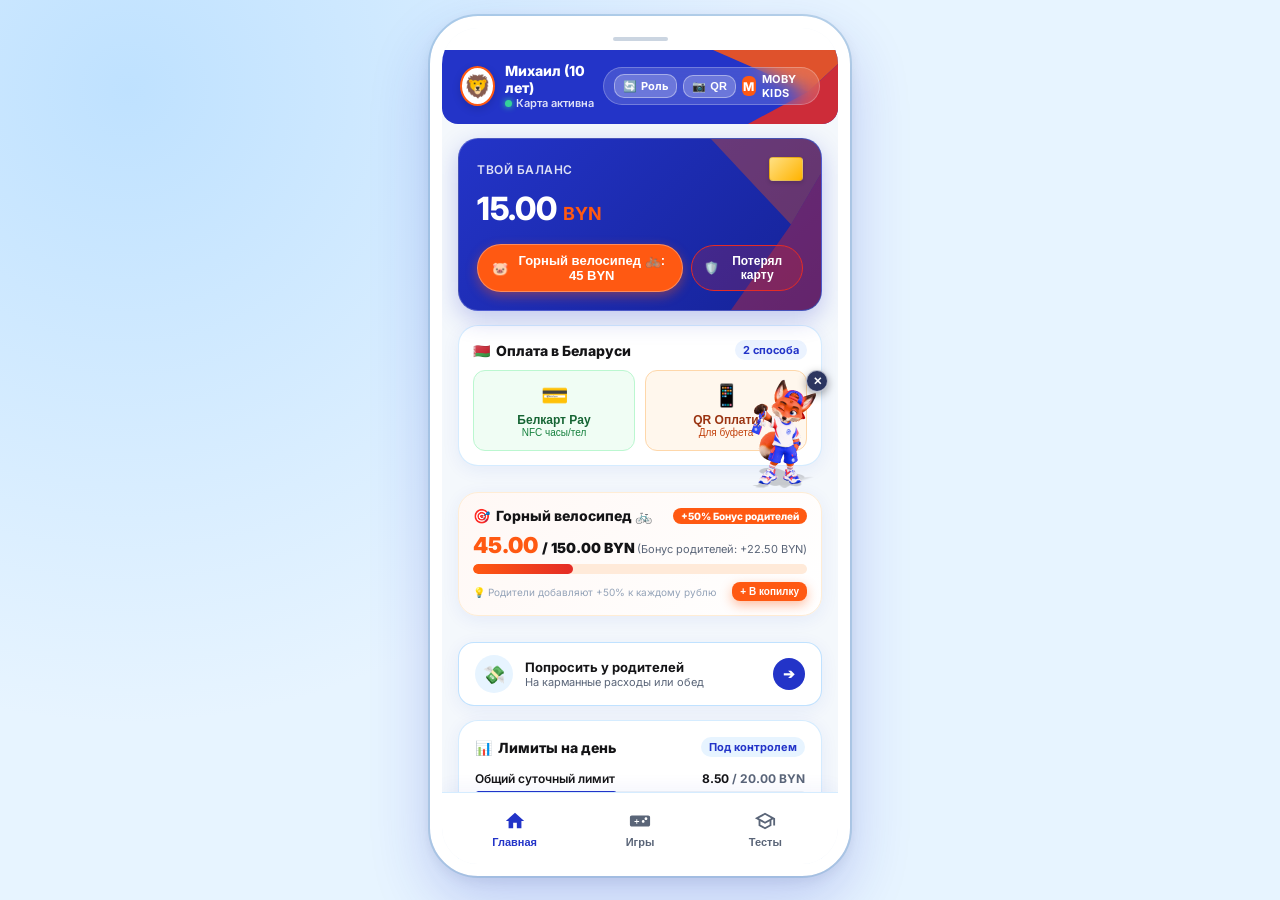
==== kids.html @ 66933f0c "feat: clean production build for GitHub Pages" ====
<!DOCTYPE html>
<html lang="ru">
<head>
  <meta charset="UTF-8">
  <meta name="viewport" content="width=device-width, initial-scale=1.0, maximum-scale=1.0, user-scalable=no">
  <title>MTBank Moby Kids — Мобильный детский банкинг</title>
  <link rel="preconnect" href="https://fonts.googleapis.com">
  <link rel="preconnect" href="https://fonts.gstatic.com" crossorigin>
  <link href="https://fonts.googleapis.com/css2?family=Inter:wght@400;500;600;700;800&display=swap" rel="stylesheet">
  <link rel="stylesheet" href="./kids.css">
  <script src="./moby_storage.js"></script>
  <script type="module" src="./model-viewer.min.js"></script>
</head>
<body>

  <!-- Смартфон-оболочка (Mockup Frame) -->
  
  <div class="mobile-app-container">
    <!-- Вырез спикера -->
    <div class="phone-notch">
      <div class="speaker-pill"></div>
    </div>

    <!-- 1. Фирменная шапка МТБанк (MT Blue #2334C8 + Лучи бренда) -->
    <header class="app-header">
      <svg class="brand-rays-svg" viewBox="0 0 180 80" preserveAspectRatio="none">
        <polygon points="40,0 180,0 135,45" class="ray-upper"/>
        <polygon points="135,45 180,0 180,80 75,80" class="ray-lower"/>
      </svg>

      <div class="header-row">
        <div class="header-user-info">
          <div class="child-avatar-wrap">👦</div>
          <div class="user-titles">
            <span class="user-name-badge">Михаил (10 лет)</span>
            <span class="card-status-pill">
              <span class="card-status-dot" id="header-card-dot"></span>
              <span id="header-card-status">Карта активна</span>
            </span>
          </div>
        </div>

        <div class="mtb-mini-logo" style="display:flex; align-items:center; gap:6px;">
          <a href="./index.html" class="header-action-btn" title="Сменить роль или выйти в портал" style="background:rgba(255,255,255,0.22); border:1px solid rgba(255,255,255,0.4); border-radius:10px; color:white; padding:4px 8px; font-size:11px; font-weight:700; cursor:pointer; display:flex; align-items:center; gap:4px; text-decoration:none;">
            <span>🔄</span> <span>Роль</span>
          </a>
          <button type="button" id="btn-child-magic-qr" class="header-action-btn" title="Сканировать Magic QR родителя" onclick="openMagicQrScannerModal()" style="background:rgba(255,255,255,0.22); border:1px solid rgba(255,255,255,0.4); border-radius:10px; color:white; padding:4px 8px; font-size:11px; font-weight:700; cursor:pointer; display:flex; align-items:center; gap:4px;">
            <span>📷</span> <span>QR</span>
          </button>
          <div class="mtb-logo-symbol">M</div>
          <span class="mtb-logo-text">Moby Kids</span>
        </div>
      </div>
    </header>

    <!-- 2. Скроллируемая область контента -->
    <main class="app-scroll-content">
      
      <!-- ВКЛАДКА 1: ГЛАВНАЯ (АКТИВНА ПО УМОЛЧАНИЮ) -->
      <section class="tab-pane active" id="pane-home">
        
        <!-- А. Hero-карточка счета ребенка -->
        <div class="card-hero">
          <svg class="card-hero-rays" viewBox="0 0 170 100" preserveAspectRatio="none">
            <polygon points="40,0 170,0 120,50" fill="#FF5912" opacity="0.4"/>
            <polygon points="120,50 170,0 170,100 60,100" fill="#E42C26" opacity="0.45"/>
          </svg>

          <div class="card-hero-header">
            <span class="card-hero-label">Твой баланс</span>
            <div class="card-hero-chip"></div>
          </div>

          <div class="card-hero-balance-wrap">
            <div class="card-hero-amount">
              <span class="balance-val" id="current-balance-text">25.50</span>
              <span class="card-hero-currency">BYN</span>
            </div>
          </div>

          <div class="card-hero-actions">
            <!-- Кнопка Копилки прямо на карточке счета -->
            <button class="btn-piggy-badge" id="btn-open-piggy">
              <span>🐷</span>
              <span id="card-piggy-preview">Копилка: 68.00 BYN</span>
            </button>

            <!-- Кнопка экстренной блокировки «Потерял карту» (#E42C26) -->
            <button class="btn-lost-card" id="btn-lost-card">
              <span>🛡️</span>
              <span>Потерял карту</span>
            </button>
          </div>
        </div>

        <!-- ТРОЙНОЙ ПЛАТЕЖНЫЙ РЕЛЬС В БЕЛАРУСИ -->
        <div class="card-section" style="margin-bottom: 12px; padding: 14px;">
          <div class="section-header-row" style="margin-bottom: 10px;">
            <span class="section-title">
              <span>🇧🇾</span> Оплата в Беларуси
            </span>
            <span class="section-badge-info" style="background:#EBF3FF; color:#2334C8;">2 способа</span>
          </div>
          <div style="display:grid; grid-template-columns: 1fr 1fr; gap: 10px;">
            <button type="button" class="btn-rail-action" onclick="alert('🟢 БЕЛКАРТ Pay активен!\nПоднесите смартфон или смарт-часы к любому POS-терминалу РБ.')" style="background:#F0FDF4; border:1px solid #BBF7D0; border-radius:12px; padding:12px 6px; text-align:center; cursor:pointer;">
              <div style="font-size:22px; margin-bottom:4px;">💳</div>
              <div style="font-size:12px; font-weight:800; color:#166534;">Белкарт Pay</div>
              <div style="font-size:10px; color:#15803D;">NFC часы/тел</div>
            </button>
            <button type="button" class="btn-rail-action" onclick="alert('🟠 QR «Оплати» сгенерирован!\nПокажите на кассе школьного буфета для мгновенной оплаты обеда.')" style="background:#FFF7ED; border:1px solid #FED7AA; border-radius:12px; padding:12px 6px; text-align:center; cursor:pointer;">
              <div style="font-size:22px; margin-bottom:4px;">📱</div>
              <div style="font-size:12px; font-weight:800; color:#9A3412;">QR Оплати</div>
              <div style="font-size:10px; color:#C2410C;">Для буфета</div>
            </button>
          </div>
        </div>

        <!-- КОПИЛКА МЕЧТЫ С РОДИТЕЛЬСКИМ СОФИНАНСИРОВАНИЕМ -->
        <div class="card-section" style="margin-bottom: 12px; padding: 14px; background: linear-gradient(135deg, #FFF8F5 0%, #FFFFFF 100%); border: 1px solid #FFEDD5;">
          <div class="section-header-row" style="margin-bottom: 8px;">
            <span class="section-title">
              <span>🎯</span> <span id="home-piggy-name">Копилка: Горный велосипед 🚲</span>
            </span>
            <span id="home-piggy-match-badge" style="font-size:10px; background:#FF5912; color:white; padding:2px 8px; border-radius:10px; font-weight:800;">
              +50% Бонус родителей
            </span>
          </div>
          <div style="display:flex; justify-content:space-between; align-items:baseline; margin-bottom:6px;">
            <div style="font-size:22px; font-weight:900; color:#FF5912;">
              <span id="home-piggy-saved">45.00</span> <span style="font-size:14px; color:#141416;">/ <span id="home-piggy-goal">150.00</span> BYN</span>
            </div>
            <div style="font-size:11px; color:#5A6578;" id="home-piggy-bonus-sub">
              (Бонус родителей: +22.50 BYN)
            </div>
          </div>
          <div class="progress-track" style="height:10px; border-radius:5px; background:#FFEAD9; margin-bottom:8px;">
            <div class="progress-fill" id="home-piggy-fill" style="width: 30%; background:linear-gradient(90deg, #FF5912, #E42C26); height:100%; border-radius:5px;"></div>
          </div>
          <div style="display:flex; justify-content:space-between; align-items:center;">
            <span style="font-size:10px; color:#94A3B8;" id="home-piggy-hint-text">💡 Родители добавляют +50% к каждому рублю</span>
            <button type="button" class="btn-piggy-badge" id="btn-quick-piggy-topup" style="padding:4px 8px; font-size:10px; background:#FF5912; color:white; border:none; border-radius:8px; cursor:pointer; font-weight:700;">
              + В копилку
            </button>
          </div>
        </div>

        <div class="ask-parents-bar" id="btn-open-ask-parents">
          <div class="ask-parents-left">
            <div class="ask-icon-badge">💸</div>
            <div>
              <div class="ask-text-title">Попросить у родителей</div>
              <div class="ask-text-subtitle">На карманные расходы или обед</div>
            </div>
          </div>
          <button class="btn-ask-arrow">➔</button>
        </div>

        <!-- В. Блок лимитов с прогресс-барами -->
        <div class="card-section">
          <div class="section-header-row">
            <span class="section-title">
              <span>📊</span> Лимиты на день
            </span>
            <span class="section-badge-info">Под контролем</span>
          </div>

          <div class="limits-list" id="child-limits-container">
            <!-- 1. Общий суточный -->
            <div class="limit-item">
              <div class="limit-top-row">
                <span class="limit-name">Общий суточный лимит</span>
                <span class="limit-values">
                  <strong id="limit-total-spent">0.00</strong> / <span id="limit-total-max">20.00</span> BYN
                </span>
              </div>
              <div class="progress-track">
                <div class="progress-fill blue" id="limit-total-bar" style="width: 0%;"></div>
              </div>
            </div>
          </div>

          <div class="limits-footer-note">
            <span>🔒</span> Лимиты настраивают родители в своем приложении
          </div>
        </div>

        <!-- Г. Задания от родителей (Chore & Reward) -->
        <div class="card-section">
          <div class="section-header-row">
            <span class="section-title">
              <span>🎯</span> Задания от родителей
            </span>
            <span class="section-badge-info">Награды</span>
          </div>

          <div class="tasks-list" id="tasks-list-container">
            <div style="font-size: 12px; color: #5A6578; text-align: center; padding: 16px; background: rgba(35, 52, 200, 0.04); border-radius: 12px; border: 1px dashed rgba(35, 52, 200, 0.2);">
              Пока нет заданий от родителей. Как только мама или папа добавят задание, оно появится здесь! 🎯
            </div>
          </div>
        </div>

        <!-- Д. История операций -->
        <div class="card-section">
          <div class="section-header-row">
            <span class="section-title">
              <span>🕒</span> История операций
            </span>
            <span class="section-badge-info" id="child-tx-badge">Все траты</span>
          </div>

          <div class="transactions-list" id="child-transactions-container">
            <div style="font-size: 12px; color: #5A6578; text-align: center; padding: 16px; background: rgba(35, 52, 200, 0.04); border-radius: 12px; border: 1px dashed rgba(35, 52, 200, 0.2);">
              Пока нет операций по карте. Первые покупки появятся здесь 💳
            </div>
          </div>
        </div>

        <!-- Е. Тестовая панель имитации покупок (Антифрод скоринг для жюри) -->
        <div class="demo-purchases-card">
          <div class="demo-header-title">🧪 Тестовая демо-панель (Антифрод)</div>
          <div class="demo-buttons-col">
            <!-- Покупка 1: Обычная (2.50 BYN) -->
            <button class="btn-demo-buy" id="btn-buy-icecream">
              <span>🍦 Мороженое в магазине</span>
              <span class="demo-btn-amount">2.50 BYN (Обычная)</span>
            </button>

            <!-- Покупка 2: Подозрительная (40.00 BYN) -->
            <button class="btn-demo-buy suspicious" id="btn-buy-suspicious">
              <span>🎮 Донат / заказ в интернете</span>
              <span class="demo-btn-amount">40.00 BYN (Крупная)</span>
            </button>

            <!-- Кнопка 3: Сброс прогресса в SQLite -->
            <button class="btn-demo-buy" id="btn-demo-reset-all" style="border: 1px dashed #CBD5E1; background: #F8FAFC;">
              <span>🔄 Сбросить состояние (SQLite и кэш)</span>
              <span class="demo-btn-amount" style="color: var(--color-blue);">Чистый старт</span>
            </button>
          </div>
        </div>

      </section>

      <!-- ВКЛАДКА 2: ИГРЫ -->
      <section class="tab-pane" id="pane-games">
        <div class="pane-top-header">
          <button class="btn-back-home font-accent" id="btn-back-from-game">
            <svg viewBox="0 0 24 24"><path d="M20 11H7.83l5.59-5.59L12 4l-8 8 8 8 1.41-1.41L7.83 13H20v-2z"/></svg>
            <span>На главную</span>
          </button>
          <span class="pane-header-title font-accent">Ловец бонусов</span>
          <span class="pane-badge-bonus-limit" id="game-daily-limit-badge" style="font-size:11px; font-weight:800; background:rgba(255,89,18,0.12); color:#FF5912; border:1px solid rgba(255,89,18,0.3); padding:3px 7px; border-radius:12px; white-space:nowrap;">🎁 0/3 в день</span>
          <span class="pane-badge-live">LIVE 🎮</span>
        </div>

        <div class="game-viewport-card">
          <div class="canvas-container">
            <canvas id="game-canvas" width="400" height="550"></canvas>

            <!-- Модальное окно Game Over -->
            <div class="game-modal-overlay" id="game-over-modal">
              <div class="game-modal-card">
                <div class="modal-icon-header">
                  <svg viewBox="0 0 24 24"><path d="M19 5H17V3H7V5H5C3.9 5 3 5.9 3 7V9C3 11.2 4.8 13 7 13.1C7.8 14.8 9.3 16.1 11 16.7V19H8V21H16V19H13V16.7C14.7 16.1 16.2 14.8 17 13.1C19.2 13 21 11.2 21 9V7C21 5.9 20.1 5 19 5ZM5 9V7H7V11C5.9 11 5 10.1 5 9ZM19 9C19 10.1 18.1 11 17 11V7H19V9Z"/></svg>
                </div>
                <h3 class="font-accent" id="modal-game-over-title">Игра окончена!</h3>
                <p class="modal-subtitle" id="modal-game-over-subtitle">Все заработанные награды сохранены в базе</p>
                
                <div class="modal-stats-box">
                  <div class="modal-stat-item">
                    <span class="val" id="modal-final-score">0</span>
                    <span class="lbl">Очки</span>
                  </div>
                  <div class="modal-stat-item">
                    <span class="val orange" id="modal-coins-earned">+0</span>
                    <span class="lbl">Монеты</span>
                  </div>
                </div>

                <div class="modal-sync-badge">
                  <svg viewBox="0 0 24 24"><path d="M12 2C6.48 2 2 6.48 2 12s4.48 10 10 10 10-4.48 10-10S17.52 2 12 2zm-2 15l-5-5 1.41-1.41L10 14.17l7.59-7.59L19 8l-9 9z"/></svg>
                  Синхронизировано с банком (SQLite)
                </div>

                <div class="modal-actions">
                  <button class="btn-primary-mtb font-accent" id="btn-play-again">Сыграть снова 🚀</button>
                  <button class="btn-orange-mtb font-accent" id="btn-go-to-quizzes">Перейти к тестам 🧠</button>
                </div>
              </div>
            </div>
          </div>

          <div class="game-controls-bar">
            <button class="btn-game primary font-accent" id="btn-start-game">▶ Старт</button>
            <button class="btn-game secondary font-accent" id="btn-pause-game">⏸ Пауза</button>
          </div>
          <div class="game-instruction-hint">Двигай палец или мышку по экрану, чтобы управлять Moby</div>
        </div>
      </section>

      <!-- ВКЛАДКА 3: ТЕСТЫ -->
      <section class="tab-pane" id="pane-quizzes">
        <div class="pane-top-header">
          <button class="btn-back-home font-accent" id="btn-back-from-quiz">
            <svg viewBox="0 0 24 24"><path d="M20 11H7.83l5.59-5.59L12 4l-8 8 8 8 1.41-1.41L7.83 13H20v-2z"/></svg>
            <span>На главную</span>
          </button>
          <span class="pane-header-title font-accent">Moby Quiz Hub</span>
          <span class="pane-badge-live">QUIZ 🧠</span>
        </div>

        <div id="quiz-container"></div>
      </section>

    </main>

    
    <!-- МОДАЛКА: СКАНИРОВАНИЕ MAGIC QR РОДИТЕЛЯ -->
    <div class="modal-overlay" id="modal-magic-qr-scanner" style="display:none; position:absolute; inset:0; background:rgba(0,0,0,0.85); z-index:2000; align-items:center; justify-content:center; padding:16px;">
      <div style="background:#111520; border:2px solid #2563EB; border-radius:24px; padding:20px; width:100%; max-width:340px; text-align:center; box-shadow:0 15px 40px rgba(0,0,0,0.6); position:relative;">
        <button type="button" style="position:absolute; top:12px; right:12px; background:transparent; border:none; color:#94A3B8; font-size:18px; cursor:pointer;" onclick="closeMagicQrScannerModal()">✕</button>

        <div style="font-size:18px; font-weight:800; color:white; margin-bottom:4px;">📷 Сканер QR-платежей KPOK</div>
        <div style="font-size:12px; color:#94A3B8; margin-bottom:14px;">Оплата по стандарту KPOK и авторизация без СДБО (ст. 27 ГК РБ)</div>

        <!-- Видоискатель камеры (визуализация сканера) -->
        <div style="width:200px; height:200px; margin:0 auto 16px; border:2px dashed #3B82F6; border-radius:16px; position:relative; overflow:hidden; background:radial-gradient(circle, rgba(37,99,235,0.15) 0%, rgba(15,23,42,0.95) 100%); display:flex; align-items:center; justify-content:center;">
          <div style="position:absolute; left:0; right:0; height:3px; background:#38BDF8; box-shadow:0 0 10px #38BDF8; animation:qrScanLaser 2s ease-in-out infinite;"></div>
          <div style="font-size:42px; opacity:0.85;">📱</div>
        </div>

        <button type="button" class="btn-primary" style="width:100%; padding:12px; font-weight:800; font-size:13px; background:linear-gradient(135deg, #2563EB, #1D4ED8); border:none; border-radius:12px; color:white; cursor:pointer; box-shadow:0 4px 15px rgba(37,99,235,0.4);" onclick="completeSimulatedQrScan()">
          ⚡ Распознать QR код родителя
        </button>

        <div style="margin-top:10px; font-size:11px; color:#64748B;">
          Юридически безопасно • Без оформления СДБО (ст. 27 ГК РБ)
        </div>
      </div>
    </div>

    <!-- 3. Интерактивный 3D-маскот Moby Фокси (Drag-and-Drop) -->
    <div class="moby-draggable-mascot" id="moby-mascot" title="Я Фокси! Нажми или перетащи меня!">
      <!-- Кнопка скрытия маскота -->
      <button type="button" class="mascot-close-btn" id="mascot-close-btn" title="Скрыть маскота" onclick="hideMascot(event)">✕</button>

      <div class="moby-mascot-3d-wrap">
        <model-viewer
          id="moby-3d-fox"
          src="fox.glb"
          alt="3D Маскот Фокси МТБанк"
          autoplay
          power-preference="high-performance"
          minimum-render-scale="1"
          shadow-intensity="1.0"
          shadow-softness="0.3"
          exposure="1.05"
          tone-mapping="neutral"
          disable-zoom
          disable-pan
          interaction-prompt="none"
          camera-orbit="90deg 80deg 105%"
          camera-target="0m 0.5m 0m"
          style="width: 100%; height: 100%; background: transparent; --poster-color: transparent;">
        </model-viewer>
      </div>

      <!-- Всплывающий спич-бабл -->
      <div class="mascot-speech-bubble" id="mascot-speech-bubble">
        Привет! Я лисенок Фокси из Moby! Давай копить и побеждать вместе! 🦊🚀
      </div>
    </div>

    <!-- Кнопка восстановления скрытого маскота -->
    <button type="button" class="mascot-summon-pill" id="mascot-summon-pill" onclick="showMascot()" title="Показать лисенка Фокси">🦊</button>

    <!-- 4. Нижняя панель навигации (Bottom Bar) -->
    <nav class="bottom-nav-bar">
      <!-- 1. Главная -->
      <button class="nav-item-btn active" data-target="pane-home">
        <svg viewBox="0 0 24 24">
          <path d="M10 20v-6h4v6h5v-8h3L12 3 2 12h3v8z"/>
        </svg>
        <span>Главная</span>
      </button>

      <!-- 2. Игры -->
      <button class="nav-item-btn" data-target="pane-games">
        <svg viewBox="0 0 24 24">
          <path d="M21 6H3c-1.1 0-2 .9-2 2v8c0 1.1.9 2 2 2h18c1.1 0 2-.9 2-2V8c0-1.1-.9-2-2-2zm-10 7H9v2H8v-2H6v-1h2v-2h1v2h2v1zm4.5 1c-.83 0-1.5-.67-1.5-1.5s.67-1.5 1.5-1.5 1.5.67 1.5 1.5-.67 1.5-1.5 1.5zm3-3c-.83 0-1.5-.67-1.5-1.5S17.67 8 18.5 8s1.5.67 1.5 1.5-.67 1.5-1.5 1.5z"/>
        </svg>
        <span>Игры</span>
      </button>

      <!-- 3. Тесты -->
      <button class="nav-item-btn" data-target="pane-quizzes">
        <svg viewBox="0 0 24 24">
          <path d="M12 3L1 9l4 2.18v6L12 21l7-3.82v-6l2-1.09V17h2V9L12 3zm6.82 6L12 12.72 5.18 9 12 5.28 18.82 9zM17 15.99l-5 2.73-5-2.73v-3.72L12 15l5-2.73v3.72z"/>
        </svg>
        <span>Тесты</span>
      </button>
    </nav>
  </div>

  <!-- 5. МОДАЛЬНОЕ ОКНО: «СВИНЬЯ-КОПИЛКА» -->
  <div class="modal-overlay" id="modal-piggy">
    <div class="modal-box">
      <button class="modal-close-btn" data-close="modal-piggy">✕</button>

      <div class="modal-header-block">
        <div class="modal-header-icon">🐷</div>
        <h3 class="modal-header-title font-accent">Копилка Moby</h3>
        <p class="modal-header-subtitle">Твоя цель: <strong id="child-piggy-name-text">Новый велосипед 🚲</strong></p>
      </div>

      <!-- Визуальный центр копилки -->
      <div class="piggy-visual-box">
        <svg class="piggy-icon-svg" viewBox="0 0 64 64">
          <!-- Свинка-копилка в цвете MT Orange с синими элементами -->
          <ellipse cx="32" cy="36" rx="22" ry="17" fill="#FF5912"/>
          <!-- Ушки -->
          <polygon points="17,23 23,15 27,24" fill="#E42C26"/>
          <polygon points="37,24 41,15 47,23" fill="#E42C26"/>
          <!-- Пятачок -->
          <ellipse cx="48" cy="37" rx="6" ry="5" fill="#FFA278"/>
          <circle cx="46" cy="37" r="1.2" fill="#E42C26"/>
          <circle cx="50" cy="37" r="1.2" fill="#E42C26"/>
          <!-- Глазик -->
          <circle cx="38" cy="30" r="2.2" fill="#FFFFFF"/>
          <circle cx="38" cy="30" r="1.2" fill="#2334C8"/>
          <!-- Ножки -->
          <rect x="20" y="50" width="6" height="6" rx="2" fill="#E42C26"/>
          <rect x="38" y="50" width="6" height="6" rx="2" fill="#E42C26"/>
          <!-- Прорезь для монет -->
          <rect x="25" y="21" width="14" height="2.5" rx="1" fill="#FFFFFF"/>
        </svg>

        <div class="piggy-stats-row">
          <span>Накоплено: <strong class="piggy-amount-saved" id="piggy-saved-text">0.00 BYN</strong></span>
          <span class="piggy-percent" id="piggy-percent-text">0%</span>
        </div>

        <div class="progress-track" style="height: 10px;">
          <div class="progress-fill orange" id="piggy-progress-bar" style="width: 0%;"></div>
        </div>

        <div style="font-size: 11px; color: #5A6578; width: 100%; display: flex; justify-content: space-between;">
          <span>Старт: 0 BYN</span>
          <span>Цель: <strong id="child-piggy-goal-text">200.00 BYN</strong></span>
        </div>
      </div>

      <!-- Мгновенное пополнение копилки -->
      <div>
        <label style="font-size: 12px; font-weight: 700; display: block; margin-bottom: 6px;">
          Пополнить копилку с карты прямо сейчас:
        </label>
        <div style="display:flex; gap:6px; margin-bottom:8px;">
          <button class="chip-btn child-piggy-chip" data-amt="2.00">+2 BYN</button>
          <button class="chip-btn child-piggy-chip" data-amt="5.00">+5 BYN</button>
          <button class="chip-btn child-piggy-chip" data-amt="10.00">+10 BYN</button>
        </div>
        <div id="child-piggy-match-calc-preview" style="background:#FFF7ED; border:1px dashed #FDBA74; border-radius:10px; padding:8px 12px; margin-bottom:10px; font-size:11px; color:#9A3412;">
          🎁 <strong id="preview-match-label">Родительский бонус (+50%):</strong> ты кладешь <span id="preview-child-amt">5.00</span> BYN, родители добавят <span id="preview-parent-bonus">+2.50</span> BYN. Всего в копилку: <strong id="preview-total-piggy">7.50 BYN</strong>! 🚀
        </div>
        <div class="piggy-topup-row">
          <input type="number" step="0.5" min="0.5" value="5.00" class="mtb-input" id="input-topup-amount">
          <button class="btn-primary-modal font-accent" id="btn-submit-topup" style="width: auto; white-space: nowrap;">
            Пополнить ➔
          </button>
        </div>
      </div>

      <!-- Редактирование цели копилки -->
      <div class="piggy-edit-box">
        <div style="display:flex; justify-content:space-between; align-items:center; cursor:pointer;" id="child-toggle-piggy-edit">
          <span style="font-size:12px; font-weight:700; color:var(--mt-blue);">✏️ Изменить цель и сумму</span>
          <span style="font-size:11px; color:#5A6578;" id="child-piggy-edit-arrow">▼</span>
        </div>
        <div id="child-piggy-edit-form" style="display:none; margin-top:10px;">
          <div style="margin-bottom:8px;">
            <label style="font-size:11px; color:#5A6578; display:block; margin-bottom:4px;">На что копим:</label>
            <input type="text" class="mtb-input" id="child-edit-goal-name" placeholder="Например: Новый велосипед 🚲">
          </div>
          <div style="margin-bottom:10px;">
            <label style="font-size:11px; color:#5A6578; display:block; margin-bottom:4px;">Сколько нужно (BYN):</label>
            <input type="number" step="5" min="5" class="mtb-input" id="child-edit-goal-amount" placeholder="200.00">
          </div>
          <button class="btn-primary-modal font-accent" id="btn-save-child-piggy-edit" style="font-size:12px; padding:8px 0; background:var(--mt-orange);">
            Сохранить цель 💾
          </button>
        </div>
      </div>
    </div>
  </div>

  <!-- 6. МОДАЛЬНОЕ ОКНО: «ПОПРОСИТЬ У РОДИТЕЛЕЙ» -->
  <div class="modal-overlay" id="modal-ask-parents">
    <div class="modal-box">
      <button class="modal-close-btn" data-close="modal-ask-parents">✕</button>

      <div class="modal-header-block">
        <div class="modal-header-icon">💸</div>
        <h3 class="modal-header-title font-accent">Запрос денег у родителей</h3>
        <p class="modal-header-subtitle">Родители получат мгновенное уведомление в Moby</p>
      </div>

      <!-- Быстрые чипсы сумм -->
      <div>
        <label style="font-size: 12px; font-weight: 700; display: block; margin-bottom: 6px;">Выбери сумму:</label>
        <div class="chips-row">
          <button class="chip-btn" data-amount="2.00">+2 BYN</button>
          <button class="chip-btn" data-amount="5.00">+5 BYN</button>
          <button class="chip-btn" data-amount="10.00">+10 BYN</button>
        </div>
      </div>

      <div>
        <label style="font-size: 12px; font-weight: 700; display: block; margin-bottom: 6px;">Или введи свою сумму (BYN):</label>
        <input type="number" step="0.5" min="1" value="5.00" class="mtb-input" id="input-ask-amount">
      </div>

      <div>
        <label style="font-size: 12px; font-weight: 700; display: block; margin-bottom: 6px;">На что нужны деньги?</label>
        <input type="text" class="mtb-input" id="input-ask-note" placeholder="Например: на булочку в школьной столовой" value="На булочку в школьной столовой">
      </div>

      <button class="btn-primary-modal font-accent" id="btn-submit-ask">
        Отправить запрос родителям 📨
      </button>
    </div>
  </div>

  <!-- 7. МОДАЛЬНОЕ ОКНО АНТИФРОДА: ЗАМОРОЗКА ОПЕРАЦИИ -->
  <div class="modal-overlay" id="modal-antifraud-alert">
    <div class="modal-box">
      <button class="modal-close-btn" data-close="modal-antifraud-alert">✕</button>

      <div class="modal-header-block">
        <div class="modal-header-icon">🛡️</div>
        <h3 class="modal-header-title font-accent" style="color: #2334C8;">Операция ждет одобрения</h3>
        <p class="modal-header-subtitle" style="font-size: 13px; line-height: 1.45; margin-top: 8px;">
          Покупка на сумму <strong id="fraud-modal-amount">40.00 BYN</strong> отправлена маме или папе. Как только они подтвердят её в своем приложении, всё будет оплачено!
        </p>
      </div>

      <div style="background: #F0FDF4; border: 1px solid #BBF7D0; border-radius: 12px; padding: 12px; font-size: 12px; color: #166534; line-height: 1.4;">
        ✓ Твои деньги в полной безопасности. МТБанк защищает твои сбережения от непредвиденных трат!
      </div>

      <button class="btn-primary-modal font-accent" data-close="modal-antifraud-alert">
        Понятно, подожду родителей 👍
      </button>
    </div>
  </div>

  <!-- 8. МОДАЛЬНОЕ ОКНО: «ПОТЕРЯЛ КАРТУ» (ЭКСТРЕННАЯ БЛОКИРОВКА) -->
  <div class="modal-overlay" id="modal-lost-card">
    <div class="modal-box">
      <button class="modal-close-btn" data-close="modal-lost-card">✕</button>

      <div class="modal-header-block">
        <div class="modal-header-icon red">🚨</div>
        <h3 class="modal-header-title font-accent" style="color: #E42C26;">Потерял карту?</h3>
        <p class="modal-header-subtitle">
          Мы можем моментально заблокировать цифровую карту Moby, чтобы никто не смог воспользоваться твоими деньгами.
        </p>
      </div>

      <div style="background: #FFF5F5; border: 1px solid #FECACA; border-radius: 12px; padding: 12px; font-size: 12px; color: #991B1B;">
        ⚠️ После блокировки покупки будут приостановлены до подтверждения родителями.
      </div>

      <div style="display: flex; flex-direction: column; gap: 8px;">
        <button class="btn-danger-modal font-accent" id="btn-confirm-freeze-card">
          Да, заблокировать карту 🔒
        </button>
        <button class="chip-btn" data-close="modal-lost-card" style="padding: 10px;">
          Отмена, карта со мной
        </button>
      </div>
    </div>
  </div>

  <!-- 8b. МОДАЛЬНОЕ ОКНО: «РАЗБЛОКИРОВАТЬ КАРТУ» -->
  <div class="modal-overlay" id="modal-unblock-card">
    <div class="modal-box">
      <button class="modal-close-btn" data-close="modal-unblock-card">✕</button>

      <div class="modal-header-block">
        <div class="modal-header-icon" style="background: rgba(35, 52, 200, 0.1); color: #2334C8;">🔓</div>
        <h3 class="modal-header-title font-accent" style="color: #2334C8;">Разблокировка карты</h3>
        <p class="modal-header-subtitle">
          Карта найдена? Нажми кнопку ниже, чтобы вернуть статус «Карта активна». Покупки, игры и квизы снова станут доступны!
        </p>
      </div>

      <div style="background: #F0FDF4; border: 1px solid #BBF7D0; border-radius: 12px; padding: 12px; font-size: 12px; color: #166534; line-height: 1.4;">
        ✓ Запрос на разблокировку подтвержден через родительский профиль Moby.
      </div>

      <div style="display: flex; flex-direction: column; gap: 8px; margin-top: 10px;">
        <button class="btn-primary-modal font-accent" id="btn-confirm-unblock-card">
          Разблокировать карту ✅
        </button>
      </div>
    </div>
  </div>

  <!-- 8c. МОДАЛЬНОЕ ОКНО: ОЖИДАНИЕ ВЫПУСКА КАРТЫ РОДИТЕЛЕМ -->
  <div class="modal-overlay" id="waiting-for-parent-modal">
    <div class="modal-box" style="text-align: center; padding: 28px 20px;">
      <div style="font-size: 48px; margin-bottom: 12px;">👨‍👩‍👧💳</div>
      <h3 class="font-accent" style="color: var(--mt-blue); font-size: 20px; margin-bottom: 8px;">
        Ожидание выпуска карты
      </h3>
      <p style="font-size: 13px; color: #5A6578; line-height: 1.45; margin-bottom: 16px;">
        Родитель еще не выпустил карту в профиле Moby Family.<br>
        Добавьте детский счет в родительском интерфейсе.
      </p>
      <div style="background: #E7F4FF; border: 1px solid #97CFFF; border-radius: 12px; padding: 12px; font-size: 12px; color: #2334C8; margin-bottom: 16px;">
        ⏳ Этот экран обновится <strong>автоматически</strong> сразу после добавления ребенка родителем!
      </div>
      <a href="./parent.html" class="btn-primary-modal font-accent" style="text-decoration: none; display: block;">
        Открыть кабинет родителя ↗
      </a>
    </div>
  </div>

  <!-- 9. Контейнер всплывающих тостов -->
  <div class="toast-container" id="toast-container"></div>

  <script type="module" src="./kids_app.js"></script>
</body>
</html>
---- kids.css ----
/* styles.css - MTBank Moby Kids Official Brandbook Design System */
@import url('https://fonts.googleapis.com/css2?family=Inter:wght@400;500;600;700;800&display=swap');

:root {
  /* ОФИЦИАЛЬНАЯ ПАЛИТРА МТБАНКА (СТРОГО ПО БРЕНДБУКУ) */
  --mt-blue: #2334C8;       /* 60% Основной цвет бренда: шапка, кнопки, табы */
  --mt-blue-hover: #1927AA;
  --mt-blue-gradient: linear-gradient(135deg, #2334C8 0%, #152296 100%);
  --mt-red: #E42C26;        /* 20% Акцентный цвет: риски, блокировки, сердечки */
  --mt-orange: #FF5912;     /* 20% Дополнительный акцент: монеты, копилка, прогресс */
  --mt-orange-hover: #E84D0C;

  /* Фоновые оттенки по брендбуку */
  --mt-cloud-blue: #E7F4FF; /* Светлый фоновый оттенок и плашки */
  --mt-sky-blue: #97CFFF;   /* Вторичные границы и акценты */
  --mt-soft-blue: #82AED3;  /* Подложки */

  /* Нейтральные цвета */
  --mt-white: #FFFFFF;
  --mt-black: #141416;      /* Контрастный основной текст */
  --mt-gray-text: #5A6578;  /* Второстепенный текст */
  --mt-gray-border: #E2E8F0;
  --mt-gray-bg: #F8FAFC;

  /* Тени и скругления */
  --mt-shadow-card: 0 4px 18px rgba(35, 52, 200, 0.07);
  --mt-shadow-hover: 0 8px 24px rgba(35, 52, 200, 0.14);
  --mt-shadow-modal: 0 20px 48px rgba(20, 20, 22, 0.25);
  --radius-sm: 8px;
  --radius-md: 12px;
  --radius-lg: 16px;
  --radius-xl: 20px;
  --radius-pill: 9999px;
}

* {
  box-sizing: border-box;
  margin: 0;
  padding: 0;
  -webkit-tap-highlight-color: transparent;
}

body {
  font-family: 'Inter', system-ui, -apple-system, BlinkMacSystemFont, "Segoe UI", Roboto, sans-serif;
  background: var(--mt-cloud-blue);
  background-image: 
    radial-gradient(circle at 10% 10%, rgba(151, 207, 255, 0.5) 0%, transparent 45%),
    radial-gradient(circle at 90% 90%, rgba(231, 244, 255, 0.9) 0%, transparent 50%);
  color: var(--mt-black);
  min-height: 100vh;
  display: flex;
  flex-direction: column;
  align-items: center;
  justify-content: flex-start;
  padding: 16px 10px;
}

/* Акцидентные заголовки и цифры */
.font-accent,
.balance-val,
.card-hero-num,
.piggy-percent,
.task-reward-val,
.stat-chip-val {
  font-family: 'TikTok Sans', 'Inter', system-ui, sans-serif;
  letter-spacing: -0.3px;
}

/* Смартфон-контейнер (Mockup Frame) */
.mobile-app-container {
  width: 100%;
  max-width: 420px;
  height: 860px;
  max-height: calc(100vh - 40px);
  background: #F4F8FC;
  border-radius: 48px;
  box-shadow: 0 25px 60px rgba(35, 52, 200, 0.22), 0 4px 14px rgba(20, 20, 22, 0.08);
  border: 12px solid #FFFFFF;
  outline: 2px solid rgba(130, 174, 211, 0.45);
  display: flex;
  flex-direction: column;
  overflow: hidden;
  position: relative;
}

/* Спикер смартфона */
.phone-notch {
  width: 100%;
  height: 22px;
  background: #FFFFFF;
  display: flex;
  align-items: center;
  justify-content: center;
  position: relative;
  z-index: 30;
}

.speaker-pill {
  width: 55px;
  height: 4px;
  background: #CBD5E1;
  border-radius: 4px;
}

/* 1. ШАПКА MT BLUE (#2334C8) С БРЕНДОВЫМИ ЛУЧАМИ */
.app-header {
  background: var(--mt-blue);
  color: var(--mt-white);
  padding: 12px 18px 14px 18px;
  position: relative;
  overflow: hidden;
  border-bottom-left-radius: var(--radius-lg);
  border-bottom-right-radius: var(--radius-lg);
  flex-shrink: 0;
}

/* Фирменный графический элемент «Лучи МТБанка» */
.brand-rays-svg {
  position: absolute;
  top: 0;
  right: -15px;
  width: 180px;
  height: 100%;
  pointer-events: none;
  opacity: 0.9;
}

.ray-upper {
  fill: var(--mt-orange);
  opacity: 0.95;
}

.ray-lower {
  fill: var(--mt-red);
  opacity: 0.98;
}

.header-row {
  display: flex;
  align-items: center;
  justify-content: space-between;
  position: relative;
  z-index: 2;
}

.header-user-info {
  display: flex;
  align-items: center;
  gap: 10px;
}

.child-avatar-wrap {
  width: 40px;
  height: 40px;
  border-radius: 50%;
  background: var(--mt-white);
  border: 2px solid var(--mt-orange);
  display: flex;
  align-items: center;
  justify-content: center;
  font-size: 22px;
  box-shadow: 0 3px 8px rgba(0, 0, 0, 0.15);
}

.user-titles {
  display: flex;
  flex-direction: column;
}

.user-name-badge {
  font-size: 14px;
  font-weight: 800;
  color: #FFFFFF;
  display: flex;
  align-items: center;
  gap: 6px;
}

.card-status-pill {
  font-size: 11px;
  font-weight: 600;
  color: rgba(255, 255, 255, 0.85);
  display: flex;
  align-items: center;
  gap: 4px;
}

.card-status-dot {
  width: 7px;
  height: 7px;
  border-radius: 50%;
  background: #34D399; /* Зеленый активный статус */
  display: inline-block;
  box-shadow: 0 0 6px #34D399;
}

.card-status-dot.blocked {
  background: var(--mt-red);
  box-shadow: 0 0 6px var(--mt-red);
}

.mtb-mini-logo {
  display: flex;
  align-items: center;
  gap: 6px;
  background: rgba(255, 255, 255, 0.15);
  backdrop-filter: blur(8px);
  -webkit-backdrop-filter: blur(8px);
  border: 1px solid rgba(255, 255, 255, 0.25);
  padding: 4px 10px;
  border-radius: var(--radius-pill);
}

.mtb-logo-symbol {
  width: 20px;
  height: 20px;
  background: var(--mt-orange);
  color: #FFFFFF;
  border-radius: 6px;
  font-weight: 800;
  font-size: 12px;
  display: flex;
  align-items: center;
  justify-content: center;
}

.mtb-logo-text {
  font-size: 11px;
  font-weight: 700;
  letter-spacing: 0.5px;
  color: #FFFFFF;
  text-transform: uppercase;
}

/* 2. СКРОЛЛИРУЕМЫЙ КОНТЕНТ ПРИЛОЖЕНИЯ */
.app-scroll-content {
  flex: 1;
  overflow-y: auto;
  padding: 14px 16px 90px 16px;
  display: flex;
  flex-direction: column;
  gap: 14px;
}

/* Вкладки SPA */
.tab-pane {
  display: none;
  flex-direction: column;
  gap: 14px;
  animation: fadeIn 0.2s cubic-bezier(0.16, 1, 0.3, 1);
}

.tab-pane.active {
  display: flex;
}

@keyframes fadeIn {
  0% { opacity: 0; transform: translateY(4px); }
  100% { opacity: 1; transform: translateY(0); }
}

/* 3. HERO-КАРТОЧКА СЧЕТА (Глубокий синий градиент) */
.card-hero {
  background: var(--mt-blue-gradient);
  border-radius: var(--radius-xl);
  padding: 18px;
  color: #FFFFFF;
  position: relative;
  overflow: hidden;
  box-shadow: 0 8px 24px rgba(35, 52, 200, 0.25);
  border: 1px solid rgba(255, 255, 255, 0.2);
}

.card-hero-rays {
  position: absolute;
  top: 0;
  right: -20px;
  width: 170px;
  height: 100%;
  pointer-events: none;
  opacity: 0.85;
}

.card-hero-header {
  display: flex;
  align-items: center;
  justify-content: space-between;
  margin-bottom: 8px;
  position: relative;
  z-index: 2;
}

.card-hero-label {
  font-size: 12px;
  font-weight: 600;
  color: rgba(255, 255, 255, 0.85);
  text-transform: uppercase;
  letter-spacing: 0.5px;
}

.card-hero-chip {
  width: 34px;
  height: 24px;
  background: linear-gradient(135deg, #FFE082, #FFB300);
  border-radius: 4px;
  border: 1px solid rgba(0, 0, 0, 0.1);
  box-shadow: 0 2px 4px rgba(0,0,0,0.15);
}

.card-hero-balance-wrap {
  position: relative;
  z-index: 2;
  margin-bottom: 16px;
}

.card-hero-amount {
  font-size: 32px;
  font-weight: 800;
  color: #FFFFFF;
  display: flex;
  align-items: baseline;
  gap: 6px;
}

.card-hero-currency {
  font-size: 18px;
  font-weight: 700;
  color: var(--mt-orange);
}

/* Нижний ряд кнопок на карте: Копилка (#FF5912) + Блокировка (#E42C26) */
.card-hero-actions {
  display: flex;
  align-items: center;
  justify-content: space-between;
  gap: 8px;
  position: relative;
  z-index: 2;
}

.btn-piggy-badge {
  background: var(--mt-orange);
  color: #FFFFFF;
  border: none;
  border-radius: var(--radius-pill);
  padding: 8px 14px;
  font-size: 13px;
  font-weight: 700;
  cursor: pointer;
  display: flex;
  align-items: center;
  gap: 7px;
  box-shadow: 0 4px 12px rgba(255, 89, 18, 0.4);
  transition: all 0.2s ease;
  border: 1px solid rgba(255, 255, 255, 0.3);
}

.btn-piggy-badge:hover {
  background: var(--mt-orange-hover);
  transform: translateY(-1px);
}

.btn-lost-card {
  background: rgba(228, 44, 38, 0.2);
  color: #FFFFFF;
  border: 1px solid var(--mt-red);
  border-radius: var(--radius-pill);
  padding: 8px 12px;
  font-size: 12px;
  font-weight: 700;
  cursor: pointer;
  display: flex;
  align-items: center;
  gap: 5px;
  transition: all 0.2s ease;
}

.btn-lost-card:hover {
  background: var(--mt-red);
}

.card-hero.card-blocked {
  box-shadow: 0 8px 24px rgba(228, 44, 38, 0.35);
  border: 1.5px solid rgba(228, 44, 38, 0.7);
}

.card-status-pill:hover {
  opacity: 0.9;
  transform: scale(1.03);
}

/* 4. ПЛАВАЮЩАЯ БОКОВАЯ ПЛАШКА «ПОПРОСИТЬ У РОДИТЕЛЕЙ» */
.ask-parents-bar {
  background: var(--mt-white);
  border-radius: var(--radius-lg);
  padding: 12px 16px;
  display: flex;
  align-items: center;
  justify-content: space-between;
  border: 1.5px solid rgba(151, 207, 255, 0.6);
  box-shadow: var(--mt-shadow-card);
  cursor: pointer;
  transition: all 0.2s ease;
}

.ask-parents-bar:hover {
  transform: translateY(-1px);
  border-color: var(--mt-blue);
  box-shadow: var(--mt-shadow-hover);
}

.ask-parents-left {
  display: flex;
  align-items: center;
  gap: 12px;
}

.ask-icon-badge {
  width: 38px;
  height: 38px;
  background: var(--mt-cloud-blue);
  border-radius: 50%;
  display: flex;
  align-items: center;
  justify-content: center;
  font-size: 18px;
}

.ask-text-title {
  font-size: 13px;
  font-weight: 700;
  color: var(--mt-black);
}

.ask-text-subtitle {
  font-size: 11px;
  color: var(--mt-gray-text);
}

.btn-ask-arrow {
  background: var(--mt-blue);
  color: #FFFFFF;
  width: 32px;
  height: 32px;
  border-radius: 50%;
  display: flex;
  align-items: center;
  justify-content: center;
  border: none;
  font-weight: 800;
  font-size: 14px;
}

/* 5. КАРТОЧКА ЛИМИТОВ (С ПРОГРЕСС-БАРАМИ) */
.card-section {
  background: var(--mt-white);
  border-radius: var(--radius-xl);
  padding: 16px;
  box-shadow: var(--mt-shadow-card);
  border: 1px solid rgba(151, 207, 255, 0.4);
}

.section-header-row {
  display: flex;
  align-items: center;
  justify-content: space-between;
  margin-bottom: 14px;
}

.section-title {
  font-size: 14px;
  font-weight: 800;
  color: var(--mt-black);
  display: flex;
  align-items: center;
  gap: 6px;
}

.section-badge-info {
  font-size: 11px;
  color: var(--mt-blue);
  background: var(--mt-cloud-blue);
  padding: 3px 8px;
  border-radius: var(--radius-pill);
  font-weight: 700;
}

.limits-list {
  display: flex;
  flex-direction: column;
  gap: 12px;
}

.limit-item {
  display: flex;
  flex-direction: column;
  gap: 5px;
}

.limit-top-row {
  display: flex;
  align-items: center;
  justify-content: space-between;
  font-size: 12px;
}

.limit-name {
  font-weight: 600;
  color: var(--mt-black);
  display: flex;
  align-items: center;
  gap: 6px;
}

.limit-values {
  font-weight: 700;
  color: var(--mt-gray-text);
}

.limit-values strong {
  color: var(--mt-black);
}

.progress-track {
  width: 100%;
  height: 7px;
  background: #EEF3F8;
  border-radius: 4px;
  overflow: hidden;
}

.progress-fill {
  height: 100%;
  border-radius: 4px;
  transition: width 0.4s ease;
}

.progress-fill.blue { background: var(--mt-blue); }
.progress-fill.orange { background: var(--mt-orange); }
.progress-fill.skyblue { background: var(--mt-sky-blue); }
.progress-fill.softblue { background: var(--mt-soft-blue); }
.progress-fill.red { background: var(--mt-red); }

.limits-footer-note {
  margin-top: 12px;
  font-size: 11px;
  color: var(--mt-gray-text);
  display: flex;
  align-items: center;
  gap: 5px;
}

/* 6. КАРТОЧКА ЗАДАНИЙ ОТ РОДИТЕЛЕЙ (CHORE & REWARD) */
.tasks-list {
  display: flex;
  flex-direction: column;
  gap: 10px;
}

.task-item {
  background: var(--mt-gray-bg);
  border: 1px solid var(--mt-gray-border);
  border-radius: var(--radius-lg);
  padding: 12px;
  display: flex;
  align-items: center;
  justify-content: space-between;
  gap: 10px;
  transition: all 0.2s ease;
}

.task-left {
  display: flex;
  flex-direction: column;
  gap: 4px;
}

.task-name {
  font-size: 13px;
  font-weight: 700;
  color: var(--mt-black);
}

.task-reward-badge {
  font-size: 11px;
  font-weight: 700;
  color: #059669;
  background: #ECFDF5;
  padding: 2px 7px;
  border-radius: 6px;
  width: fit-content;
  border: 1px solid rgba(5, 150, 105, 0.2);
}

.btn-task-action {
  background: var(--mt-blue);
  color: #FFFFFF;
  border: none;
  border-radius: var(--radius-md);
  padding: 8px 12px;
  font-size: 12px;
  font-weight: 700;
  cursor: pointer;
  white-space: nowrap;
  transition: all 0.2s ease;
}

.btn-task-action:hover:not(:disabled) {
  background: var(--mt-blue-hover);
}

.btn-task-action.waiting {
  background: #FFFBEB;
  color: #D97706;
  border: 1px solid rgba(217, 119, 6, 0.3);
  cursor: default;
}

/* 7. ПАНЕЛЬ ИМИТАЦИИ ПОКУПОК ДЛЯ ЖЮРИ (АНТИФРОД) */
.demo-purchases-card {
  background: #FFFFFF;
  border: 1.5px dashed rgba(35, 52, 200, 0.3);
  border-radius: var(--radius-xl);
  padding: 14px;
  display: flex;
  flex-direction: column;
  gap: 10px;
}

.demo-header-title {
  font-size: 12px;
  font-weight: 800;
  color: var(--mt-blue);
  text-transform: uppercase;
  letter-spacing: 0.5px;
}

.demo-buttons-col {
  display: flex;
  flex-direction: column;
  gap: 8px;
}

.btn-demo-buy {
  width: 100%;
  padding: 10px 12px;
  border-radius: var(--radius-md);
  font-size: 12px;
  font-weight: 700;
  text-align: left;
  border: 1px solid var(--mt-gray-border);
  background: var(--mt-gray-bg);
  cursor: pointer;
  transition: all 0.15s ease;
  display: flex;
  align-items: center;
  justify-content: space-between;
}

.btn-demo-buy:hover {
  background: var(--mt-cloud-blue);
  border-color: var(--mt-blue);
}

.btn-demo-buy.suspicious {
  border-color: rgba(228, 44, 38, 0.4);
  background: #FFF5F5;
}

.btn-demo-buy.suspicious:hover {
  background: #FEE2E2;
}

.demo-btn-amount {
  font-weight: 800;
  color: var(--mt-black);
}

.btn-demo-buy.suspicious .demo-btn-amount {
  color: var(--mt-red);
}

/* 8. ИНТЕРАКТИВНЫЙ 3D-МАСКОТ (СВОБОДНАЯ 3D-МОДЕЛЬ БЕЗ КРУЖКА) */
.moby-draggable-mascot {
  position: absolute;
  top: 340px;
  right: 8px;
  width: 90px;
  height: 124px;
  background: transparent;
  border: none;
  box-shadow: none;
  border-radius: 0;
  cursor: grab;
  z-index: 999;
  user-select: none;
  touch-action: none;
  display: flex;
  align-items: center;
  justify-content: center;
  overflow: visible;
  transition: opacity 0.25s ease, transform 0.25s ease;
}

.moby-draggable-mascot:active {
  cursor: grabbing;
}

.moby-draggable-mascot.snapping {
  transition: left 0.3s cubic-bezier(0.16, 1, 0.3, 1), right 0.3s cubic-bezier(0.16, 1, 0.3, 1), opacity 0.25s ease;
}

.moby-mascot-3d-wrap {
  width: 100%;
  height: 100%;
  display: flex;
  align-items: center;
  justify-content: center;
  pointer-events: none;
}

.moby-mascot-3d-wrap model-viewer {
  width: 100%;
  height: 100%;
  pointer-events: none;
  --poster-color: transparent;
  background-color: transparent;
  outline: none;
}

/* Кнопка скрытия маскота */
.mascot-close-btn {
  position: absolute;
  top: 2px;
  right: 2px;
  width: 22px;
  height: 22px;
  border-radius: 50%;
  background: rgba(16, 27, 75, 0.88);
  color: #FFFFFF;
  border: 1.5px solid rgba(255, 255, 255, 0.65);
  font-size: 11px;
  font-weight: 700;
  display: flex;
  align-items: center;
  justify-content: center;
  cursor: pointer;
  z-index: 1002;
  box-shadow: 0 3px 8px rgba(0, 0, 0, 0.35);
  transition: all 0.2s ease;
  padding: 0;
  line-height: 1;
}

.mascot-close-btn:hover,
.mascot-close-btn:active {
  background: var(--mt-red);
  transform: scale(1.15);
  border-color: #FFFFFF;
}

/* Кнопка восстановления маскота (если скрыт) */
.mascot-summon-pill {
  position: absolute;
  top: 360px;
  right: 10px;
  width: 40px;
  height: 40px;
  border-radius: 50%;
  background: var(--mt-blue);
  border: 2px solid #FFFFFF;
  box-shadow: 0 4px 16px rgba(35, 52, 200, 0.45);
  font-size: 20px;
  display: none;
  align-items: center;
  justify-content: center;
  cursor: pointer;
  z-index: 998;
  transition: transform 0.2s ease, box-shadow 0.2s ease;
}

.mascot-summon-pill:hover,
.mascot-summon-pill:active {
  transform: scale(1.1);
  box-shadow: 0 6px 20px rgba(35, 52, 200, 0.6);
}

/* Всплывающее облако речи маскота */
.mascot-speech-bubble {
  position: absolute;
  top: 14px;
  width: 190px;
  max-width: 190px;
  background: var(--mt-blue);
  color: #FFFFFF;
  border-radius: var(--radius-lg);
  padding: 8px 12px;
  font-size: 11.5px;
  font-weight: 600;
  line-height: 1.35;
  box-shadow: 0 8px 24px rgba(35, 52, 200, 0.35);
  display: none;
  pointer-events: none;
  border: 1px solid rgba(255, 255, 255, 0.3);
  animation: bubblePop 0.2s cubic-bezier(0.16, 1, 0.3, 1);
  z-index: 1001;
  box-sizing: border-box;
}

/* Направление спич-бабла: строго внутри интерфейса */
.mascot-speech-bubble,
.mascot-speech-bubble.bubble-on-left {
  right: 86px;
  left: auto;
}
.mascot-speech-bubble.bubble-on-left::after {
  content: '';
  position: absolute;
  right: -6px;
  top: 18px;
  border-top: 6px solid transparent;
  border-bottom: 6px solid transparent;
  border-left: 6px solid var(--mt-blue);
}

.mascot-speech-bubble.bubble-on-right {
  left: 86px;
  right: auto;
}
.mascot-speech-bubble.bubble-on-right::after {
  content: '';
  position: absolute;
  left: -6px;
  top: 18px;
  border-top: 6px solid transparent;
  border-bottom: 6px solid transparent;
  border-right: 6px solid var(--mt-blue);
}

.mascot-speech-bubble.visible {
  display: block;
}

@keyframes bubblePop {
  0% { transform: scale(0.85); opacity: 0; }
  100% { transform: scale(1); opacity: 1; }
}

.mascot-bounce {
  animation: mascotJoy 0.4s ease;
}

@keyframes mascotJoy {
  0%, 100% { transform: translateY(0); }
  50% { transform: translateY(-8px); }
}

/* 9. НИЖНЯЯ ПАНЕЛЬ НАВИГАЦИИ (BOTTOM BAR) */
.bottom-nav-bar {
  position: absolute;
  bottom: 0;
  left: 0;
  right: 0;
  height: 72px;
  background: var(--mt-white);
  border-top: 1px solid rgba(151, 207, 255, 0.4);
  display: flex;
  align-items: center;
  justify-content: space-around;
  padding: 0 10px;
  z-index: 25;
  box-shadow: 0 -4px 18px rgba(35, 52, 200, 0.05);
}

.nav-item-btn {
  flex: 1;
  display: flex;
  flex-direction: column;
  align-items: center;
  justify-content: center;
  gap: 4px;
  background: transparent;
  border: none;
  color: var(--mt-gray-text);
  font-size: 11px;
  font-weight: 700;
  cursor: pointer;
  padding: 8px 0;
  transition: all 0.2s ease;
}

.nav-item-btn svg {
  width: 22px;
  height: 22px;
  fill: var(--mt-gray-text);
  transition: fill 0.2s ease;
}

.nav-item-btn.active {
  color: var(--mt-blue);
}

.nav-item-btn.active svg {
  fill: var(--mt-blue);
}

/* 10. КАРТОЧКИ-ЗАГЛУШКИ ДЛЯ ИГР И ТЕСТОВ (С ПРЯМЫМ ЗАПУСКОМ) */
.module-placeholder-card {
  background: var(--mt-white);
  border-radius: var(--radius-xl);
  padding: 24px 20px;
  text-align: center;
  box-shadow: var(--mt-shadow-card);
  border: 1px solid rgba(151, 207, 255, 0.4);
  display: flex;
  flex-direction: column;
  align-items: center;
  gap: 14px;
}

.module-icon-large {
  width: 64px;
  height: 64px;
  border-radius: 50%;
  background: var(--mt-cloud-blue);
  display: flex;
  align-items: center;
  justify-content: center;
  font-size: 32px;
  border: 2px solid rgba(151, 207, 255, 0.6);
}

.module-title {
  font-size: 18px;
  font-weight: 800;
  color: var(--mt-blue);
}

.module-desc {
  font-size: 13px;
  color: var(--mt-gray-text);
  line-height: 1.5;
}

.btn-launch-module {
  background: var(--mt-blue);
  color: #FFFFFF;
  border: none;
  border-radius: var(--radius-md);
  padding: 12px 20px;
  font-size: 14px;
  font-weight: 700;
  cursor: pointer;
  display: flex;
  align-items: center;
  gap: 8px;
  box-shadow: 0 4px 12px rgba(35, 52, 200, 0.25);
  transition: all 0.2s ease;
}

.btn-launch-module:hover {
  background: var(--mt-blue-hover);
}

/* 11. МОДАЛЬНЫЕ ОКНА (ГЛАССМОРФИЗМ И ЗАТЕМНЕНИЕ) */
.modal-overlay {
  position: fixed;
  top: 0;
  left: 0;
  right: 0;
  bottom: 0;
  background: rgba(20, 20, 22, 0.65);
  backdrop-filter: blur(5px);
  -webkit-backdrop-filter: blur(5px);
  z-index: 1000;
  display: none;
  align-items: center;
  justify-content: center;
  padding: 16px;
}

.modal-overlay.open {
  display: flex;
}

.modal-box {
  background: var(--mt-white);
  border-radius: var(--radius-xl);
  padding: 22px 18px;
  width: 100%;
  max-width: 380px;
  max-height: 90vh;
  overflow-y: auto;
  box-shadow: var(--mt-shadow-modal);
  position: relative;
  display: flex;
  flex-direction: column;
  gap: 16px;
  animation: modalScale 0.25s cubic-bezier(0.16, 1, 0.3, 1);
  border: 1px solid rgba(151, 207, 255, 0.4);
}

@keyframes modalScale {
  0% { transform: scale(0.9); opacity: 0; }
  100% { transform: scale(1); opacity: 1; }
}

.modal-close-btn {
  position: absolute;
  top: 14px;
  right: 14px;
  background: #F1F5F9;
  border: none;
  width: 28px;
  height: 28px;
  border-radius: 50%;
  font-size: 14px;
  color: var(--mt-gray-text);
  cursor: pointer;
  display: flex;
  align-items: center;
  justify-content: center;
}

.modal-header-block {
  text-align: center;
}

.modal-header-icon {
  width: 52px;
  height: 52px;
  margin: 0 auto 8px auto;
  border-radius: 50%;
  display: flex;
  align-items: center;
  justify-content: center;
  font-size: 26px;
  background: var(--mt-cloud-blue);
}

.modal-header-icon.red {
  background: #FEE2E2;
}

.modal-header-title {
  font-size: 18px;
  font-weight: 800;
  color: var(--mt-black);
}

.modal-header-subtitle {
  font-size: 12px;
  color: var(--mt-gray-text);
  margin-top: 4px;
}

/* Форма копилки */
.piggy-visual-box {
  background: var(--mt-cloud-blue);
  border-radius: var(--radius-lg);
  padding: 16px;
  text-align: center;
  display: flex;
  flex-direction: column;
  align-items: center;
  gap: 8px;
  border: 1px solid rgba(151, 207, 255, 0.5);
}

.piggy-icon-svg {
  width: 64px;
  height: 64px;
}

.piggy-stats-row {
  display: flex;
  align-items: center;
  justify-content: space-between;
  width: 100%;
  font-size: 12px;
  font-weight: 700;
}

.piggy-amount-saved {
  color: var(--mt-orange);
  font-size: 16px;
  font-weight: 800;
}

.piggy-topup-row {
  display: flex;
  gap: 8px;
}

.mtb-input {
  width: 100%;
  padding: 11px 14px;
  border-radius: var(--radius-md);
  border: 1.5px solid var(--mt-gray-border);
  font-size: 14px;
  font-family: inherit;
  outline: none;
  transition: border-color 0.2s ease;
}

.mtb-input:focus {
  border-color: var(--mt-blue);
}

.mtb-select {
  width: 100%;
  padding: 11px 14px;
  border-radius: var(--radius-md);
  border: 1.5px solid var(--mt-gray-border);
  font-size: 13px;
  font-family: inherit;
  outline: none;
  background: #FFFFFF;
}

.btn-primary-modal {
  width: 100%;
  padding: 12px;
  background: var(--mt-blue);
  color: #FFFFFF;
  border: none;
  border-radius: var(--radius-md);
  font-size: 14px;
  font-weight: 700;
  cursor: pointer;
  transition: all 0.2s ease;
  box-shadow: 0 4px 12px rgba(35, 52, 200, 0.25);
}

.btn-primary-modal:hover {
  background: var(--mt-blue-hover);
}

.btn-danger-modal {
  width: 100%;
  padding: 12px;
  background: var(--mt-red);
  color: #FFFFFF;
  border: none;
  border-radius: var(--radius-md);
  font-size: 14px;
  font-weight: 700;
  cursor: pointer;
  transition: all 0.2s ease;
}

.chips-row {
  display: flex;
  gap: 8px;
}

.chip-btn {
  flex: 1;
  padding: 8px;
  border-radius: var(--radius-md);
  background: var(--mt-cloud-blue);
  border: 1px solid rgba(151, 207, 255, 0.6);
  color: var(--mt-blue);
  font-weight: 700;
  font-size: 12px;
  cursor: pointer;
  transition: all 0.15s ease;
}

.chip-btn:hover {
  background: var(--mt-blue);
  color: #FFFFFF;
}

/* 12. ТОСТЫ (УВЕДОМЛЕНИЯ) */
.toast-container {
  position: fixed;
  top: 24px;
  left: 50%;
  transform: translateX(-50%);
  z-index: 2000;
  display: flex;
  flex-direction: column;
  gap: 8px;
  pointer-events: none;
  width: 90%;
  max-width: 380px;
}

.toast-item {
  background: var(--mt-white);
  border-left: 4px solid var(--mt-blue);
  border-radius: var(--radius-md);
  padding: 12px 14px;
  font-size: 13px;
  font-weight: 600;
  color: var(--mt-black);
  box-shadow: 0 10px 30px rgba(0, 0, 0, 0.15);
  animation: toastSlide 0.3s cubic-bezier(0.16, 1, 0.3, 1);
  pointer-events: auto;
  border-top: 1px solid #E2E8F0;
  border-right: 1px solid #E2E8F0;
  border-bottom: 1px solid #E2E8F0;
}

.toast-item.success {
  border-left-color: #059669;
}

.toast-item.danger {
  border-left-color: var(--mt-red);
}

.toast-item.warning {
  border-left-color: var(--mt-orange);
}

@keyframes toastSlide {
  0% { transform: translateY(-20px); opacity: 0; }
  100% { transform: translateY(0); opacity: 1; }
}

/* Мобильная адаптация (полноэкранный нативный режим для реальных смартфонов) */
@media (max-width: 600px) {
  html, body {
    width: 100%;
    height: 100%;
    height: 100dvh;
    overflow: hidden;
    position: fixed;
    margin: 0;
    padding: 0;
    background: #F4F8FC;
  }

  .mobile-app-container {
    width: 100% !important;
    max-width: 100% !important;
    height: 100% !important;
    height: 100dvh !important;
    max-height: 100dvh !important;
    border-radius: 0 !important;
    border: none !important;
    outline: none !important;
    box-shadow: none !important;
    margin: 0 !important;
    position: relative !important;
    display: flex !important;
    flex-direction: column !important;
    overflow: hidden !important;
  }

  .phone-notch {
    display: none !important;
  }

  .app-header {
    flex-shrink: 0 !important;
    position: sticky !important;
    top: 0 !important;
    z-index: 30 !important;
    padding-top: max(12px, env(safe-area-inset-top)) !important;
    border-radius: 0 0 20px 20px !important;
  }

  .app-scroll-content {
    flex: 1 !important;
    overflow-y: auto !important;
    overflow-x: hidden !important;
    -webkit-overflow-scrolling: touch !important;
    overscroll-behavior: contain !important;
    padding: 14px 16px calc(76px + env(safe-area-inset-bottom)) 16px !important;
  }

  .bottom-nav-bar {
    position: fixed !important;
    bottom: 0 !important;
    left: 0 !important;
    right: 0 !important;
    z-index: 100 !important;
    flex-shrink: 0 !important;
    height: calc(64px + env(safe-area-inset-bottom)) !important;
    padding: 0 10px env(safe-area-inset-bottom) 10px !important;
    background: #FFFFFF !important;
    border-top: 1px solid rgba(151, 207, 255, 0.45) !important;
    box-shadow: 0 -4px 18px rgba(35, 52, 200, 0.08) !important;
  }
}

/* ==========================================================================
   ИНТЕГРАЦИЯ ИГРЫ И КВИЗА ВНУТРИ СТРАНИЦЫ (ВКЛАДКИ «ИГРЫ» И «ТЕСТЫ»)
   ========================================================================== */

/* Верхняя панель навигации внутри вкладок Игры и Тесты */
.pane-top-header {
  display: flex;
  align-items: center;
  justify-content: space-between;
  padding: 4px 0 10px 0;
  border-bottom: 1px solid rgba(151, 207, 255, 0.45);
  margin-bottom: 10px;
}

.btn-back-home {
  display: flex;
  align-items: center;
  gap: 6px;
  background: var(--mt-white);
  border: 1.5px solid rgba(151, 207, 255, 0.6);
  border-radius: var(--radius-pill);
  padding: 7px 14px;
  font-size: 12px;
  font-weight: 700;
  color: var(--mt-blue);
  cursor: pointer;
  transition: all 0.2s ease;
  box-shadow: 0 2px 8px rgba(35, 52, 200, 0.08);
}

.btn-back-home:hover {
  background: var(--mt-cloud-blue);
  border-color: var(--mt-blue);
  transform: translateX(-2px);
}

.btn-back-home svg {
  width: 14px;
  height: 14px;
  fill: var(--mt-blue);
}

.pane-header-title {
  font-size: 15px;
  font-weight: 800;
  color: var(--mt-blue);
}

.pane-badge-live {
  font-size: 11px;
  font-weight: 700;
  background: var(--mt-cloud-blue);
  color: var(--mt-orange);
  padding: 4px 8px;
  border-radius: var(--radius-sm);
  border: 1px solid rgba(151, 207, 255, 0.5);
}

/* --- СТИЛИ ИГРЫ (CANVAS) ВНУТРИ ВКЛАДКИ «ИГРЫ» --- */
.game-viewport-card {
  background: var(--mt-white);
  border-radius: var(--radius-lg);
  padding: 8px;
  box-shadow: var(--mt-shadow-card);
  display: flex;
  flex-direction: column;
  align-items: center;
  position: relative;
  border: 1px solid rgba(151, 207, 255, 0.4);
}

.canvas-container {
  width: 100%;
  max-width: 400px;
  border-radius: var(--radius-md);
  overflow: hidden;
  box-shadow: inset 0 0 0 1px rgba(151, 207, 255, 0.3);
  background: var(--mt-cloud-blue);
  position: relative;
  touch-action: none;
}

#game-canvas {
  display: block;
  width: 100%;
  height: auto;
  aspect-ratio: 400 / 550;
  cursor: grab;
}

#game-canvas:active {
  cursor: grabbing;
}

.game-controls-bar {
  display: flex;
  gap: 10px;
  width: 100%;
  max-width: 400px;
  margin-top: 10px;
}

.btn-game {
  flex: 1;
  padding: 12px;
  border-radius: var(--radius-md);
  font-size: 13px;
  font-weight: 700;
  border: none;
  cursor: pointer;
  transition: all 0.2s ease;
  display: flex;
  align-items: center;
  justify-content: center;
  gap: 6px;
}

.btn-game.primary {
  background: var(--mt-blue);
  color: var(--mt-white);
  box-shadow: 0 4px 12px rgba(35, 52, 200, 0.25);
}

.btn-game.primary:hover {
  background: var(--mt-blue-hover);
}

.btn-game.secondary {
  background: var(--mt-white);
  color: var(--mt-black);
  border: 1px solid var(--mt-gray-border);
}

.btn-game.secondary:hover {
  background: #F1F5F9;
}

.game-instruction-hint {
  margin-top: 8px;
  font-size: 11px;
  color: var(--mt-gray-text);
  text-align: center;
}

/* Модалка Game Over */
.game-modal-overlay {
  display: none;
  position: absolute;
  top: 0;
  left: 0;
  right: 0;
  bottom: 0;
  background: rgba(15, 17, 23, 0.78);
  backdrop-filter: blur(8px);
  -webkit-backdrop-filter: blur(8px);
  z-index: 50;
  align-items: center;
  justify-content: center;
  padding: 10px;
  border-radius: var(--radius-lg);
}

.game-modal-overlay.visible {
  display: flex;
}

.game-modal-card {
  background: var(--mt-white);
  border-radius: 18px;
  padding: 12px 14px;
  width: 88%;
  max-width: 290px;
  max-height: 94%;
  overflow-y: auto;
  text-align: center;
  box-shadow: 0 14px 32px rgba(0, 0, 0, 0.35);
  animation: modalPop 0.25s cubic-bezier(0.16, 1, 0.3, 1);
  border: 1px solid rgba(151, 207, 255, 0.35);
}

@keyframes modalPop {
  0% { transform: scale(0.88); opacity: 0; }
  100% { transform: scale(1); opacity: 1; }
}

.modal-icon-header {
  width: 34px;
  height: 34px;
  margin: 0 auto 5px auto;
  background: var(--mt-cloud-blue);
  border-radius: 50%;
  display: flex;
  align-items: center;
  justify-content: center;
}

.modal-icon-header svg {
  width: 18px;
  height: 18px;
  fill: var(--mt-orange);
}

.game-modal-card h3 {
  font-size: 15px;
  color: var(--mt-blue);
  margin-bottom: 2px;
  font-weight: 800;
}

.modal-subtitle {
  font-size: 10.5px;
  color: var(--mt-gray-text);
  margin-bottom: 6px;
  line-height: 1.3;
}

.modal-stats-box {
  background: var(--mt-cloud-blue);
  border-radius: 10px;
  padding: 6px 10px;
  display: grid;
  grid-template-columns: 1fr 1fr;
  gap: 6px;
  margin-bottom: 6px;
  border: 1px solid rgba(151, 207, 255, 0.4);
}

.modal-stat-item {
  display: flex;
  flex-direction: column;
}

.modal-stat-item .val {
  font-size: 15px;
  font-weight: 800;
  color: var(--mt-blue);
  line-height: 1.15;
}

.modal-stat-item .val.orange {
  color: var(--mt-orange);
}

.modal-stat-item .lbl {
  font-size: 9px;
  color: var(--mt-gray-text);
  font-weight: 700;
  text-transform: uppercase;
  margin-top: 1px;
}

.modal-sync-badge {
  background: rgba(35, 52, 200, 0.08);
  color: var(--mt-blue);
  font-size: 9.5px;
  font-weight: 700;
  padding: 4px 6px;
  border-radius: 6px;
  margin-bottom: 6px;
  display: flex;
  align-items: center;
  justify-content: center;
  gap: 4px;
}

.modal-sync-badge svg {
  width: 11px;
  height: 11px;
  fill: var(--mt-blue);
}

.modal-actions {
  display: flex;
  flex-direction: column;
  gap: 5px;
}

.btn-primary-mtb {
  width: 100%;
  padding: 8px 10px;
  background: var(--mt-blue);
  color: var(--mt-white);
  border: none;
  border-radius: 8px;
  font-size: 12.5px;
  font-weight: 800;
  cursor: pointer;
  transition: all 0.2s ease;
  box-shadow: 0 4px 12px rgba(35, 52, 200, 0.25);
}

.btn-primary-mtb:hover {
  background: var(--mt-blue-hover);
}

.btn-orange-mtb {
  width: 100%;
  padding: 8px 10px;
  background: var(--mt-orange);
  color: var(--mt-white);
  border: none;
  border-radius: 8px;
  font-size: 12.5px;
  font-weight: 800;
  cursor: pointer;
  transition: all 0.2s ease;
  box-shadow: 0 4px 12px rgba(255, 89, 18, 0.3);
}

.btn-orange-mtb:hover {
  background: #E84D0C;
}

/* --- СТИЛИ КВИЗ-ТРЕНАЖЕРА (QUIZ HUB) ВНУТРИ ВКЛАДКИ «ТЕСТЫ» --- */
.moby-quiz-hub {
  display: flex;
  flex-direction: column;
  gap: 12px;
}

.quiz-streak-banner {
  background: var(--mt-blue);
  color: var(--mt-white);
  border-radius: var(--radius-lg);
  padding: 12px 14px;
  display: flex;
  align-items: center;
  justify-content: space-between;
  box-shadow: var(--mt-shadow-glass);
  position: relative;
  overflow: hidden;
}

.streak-rays-svg {
  position: absolute;
  top: 0;
  right: -10px;
  width: 160px;
  height: 100%;
  pointer-events: none;
  opacity: 0.9;
}

.streak-badge {
  display: flex;
  align-items: center;
  gap: 10px;
  position: relative;
  z-index: 2;
}

.fire-icon-svg {
  width: 30px;
  height: 30px;
  fill: var(--mt-orange);
  filter: drop-shadow(0 0 6px var(--mt-red));
  animation: firePulse 1.4s infinite alternate ease-in-out;
}

@keyframes firePulse {
  0% { transform: scale(1); }
  100% { transform: scale(1.12); }
}

.streak-info {
  display: flex;
  flex-direction: column;
}

.streak-count {
  font-size: 20px;
  font-weight: 800;
  color: #FFFFFF;
}

.streak-label {
  font-size: 10px;
  text-transform: uppercase;
  letter-spacing: 0.5px;
  color: rgba(255, 255, 255, 0.85);
}

.stats-pills {
  display: flex;
  gap: 8px;
  position: relative;
  z-index: 2;
}

.stat-pill {
  background: rgba(255, 255, 255, 0.16);
  backdrop-filter: blur(8px);
  -webkit-backdrop-filter: blur(8px);
  border: 1px solid rgba(255, 255, 255, 0.25);
  border-radius: var(--radius-sm);
  padding: 6px 10px;
  display: flex;
  flex-direction: column;
  align-items: flex-end;
}

.stat-pill-label {
  font-size: 9px;
  color: rgba(255, 255, 255, 0.85);
  text-transform: uppercase;
  font-weight: 600;
}

.stat-pill-value {
  font-size: 14px;
  font-weight: 800;
  color: #FFFFFF;
}

.stat-pill.byn-pill .stat-pill-value {
  color: var(--mt-orange);
}

.quiz-hints-panel {
  background: var(--mt-white);
  border-radius: var(--radius-md);
  padding: 10px 12px;
  border: 1px solid rgba(151, 207, 255, 0.4);
  box-shadow: var(--mt-shadow-glass);
}

.hints-panel-title {
  font-size: 11px;
  font-weight: 700;
  color: var(--mt-gray-text);
  margin-bottom: 8px;
}

.hint-badges-row {
  display: flex;
  gap: 8px;
}

.hint-btn {
  flex: 1;
  display: flex;
  align-items: center;
  justify-content: center;
  gap: 6px;
  padding: 9px 8px;
  border-radius: var(--radius-md);
  border: 1.5px solid rgba(130, 174, 211, 0.3);
  background: var(--mt-white);
  cursor: pointer;
  transition: all 0.2s ease;
  font-size: 12px;
  font-weight: 700;
  color: var(--mt-black);
}

.hint-btn svg {
  width: 16px;
  height: 16px;
}

.hint-btn:not(.disabled):not(.inactive):hover {
  transform: translateY(-1px);
  box-shadow: 0 4px 12px rgba(35, 52, 200, 0.12);
  border-color: var(--mt-blue);
}

.hint-btn.hint-5050 svg {
  fill: var(--mt-blue);
}

.hint-btn.hint-life.active {
  background: #FFF5F5;
  border-color: rgba(228, 44, 38, 0.35);
  color: var(--mt-red);
}

.hint-btn.hint-life.active svg {
  fill: var(--mt-red);
}

.hint-btn.hint-life.inactive {
  opacity: 0.5;
  cursor: default;
}

.hint-btn.hint-advice svg {
  fill: var(--mt-orange);
}

.hint-btn.disabled {
  opacity: 0.4;
  cursor: not-allowed;
  pointer-events: none;
}

.hint-qty {
  background: rgba(35, 52, 200, 0.08);
  color: var(--mt-blue);
  padding: 2px 6px;
  border-radius: 10px;
  font-size: 11px;
  font-weight: 800;
}

.hint-btn.hint-life.active .hint-qty {
  background: rgba(228, 44, 38, 0.1);
  color: var(--mt-red);
}

.mascot-thought-bubble {
  display: none;
  background: var(--mt-blue);
  color: var(--mt-white);
  border-radius: var(--radius-md);
  padding: 14px 16px;
  position: relative;
  box-shadow: var(--mt-shadow-glass);
  align-items: flex-start;
  gap: 12px;
  animation: slideDown 0.25s cubic-bezier(0.16, 1, 0.3, 1);
  border: 1px solid rgba(255, 255, 255, 0.2);
  overflow: hidden;
}

.mascot-thought-bubble.visible {
  display: flex;
}

@keyframes slideDown {
  0% { transform: translateY(-8px); opacity: 0; }
  100% { transform: translateY(0); opacity: 1; }
}

.mascot-avatar-mini {
  width: 28px;
  height: 28px;
  background: var(--mt-orange);
  border-radius: 50%;
  display: flex;
  align-items: center;
  justify-content: center;
  box-shadow: 0 2px 6px rgba(0, 0, 0, 0.15);
}

.mascot-avatar-mini svg {
  width: 18px;
  height: 18px;
  fill: #FFFFFF;
}

.thought-content {
  flex: 1;
}

.thought-header {
  font-size: 11px;
  font-weight: 800;
  color: var(--mt-orange);
  text-transform: uppercase;
  letter-spacing: 0.5px;
  margin-bottom: 4px;
}

.thought-body {
  font-size: 12px;
  line-height: 1.5;
  color: #FFFFFF;
}

.thought-close-btn {
  background: transparent;
  border: none;
  color: rgba(255, 255, 255, 0.7);
  font-size: 16px;
  cursor: pointer;
  padding: 2px;
}

.thought-close-btn:hover {
  color: #FFFFFF;
}

.shield-alert {
  display: none;
  background: #FFF5F5;
  border: 1.5px solid rgba(228, 44, 38, 0.35);
  color: var(--mt-red);
  padding: 12px 14px;
  border-radius: var(--radius-md);
  align-items: center;
  gap: 10px;
  animation: shake 0.35s ease-in-out;
}

.shield-alert.visible {
  display: flex;
}

@keyframes shake {
  0%, 100% { transform: translateX(0); }
  20%, 60% { transform: translateX(-4px); }
  40%, 80% { transform: translateX(4px); }
}

.shield-alert svg {
  width: 20px;
  height: 20px;
  fill: var(--mt-red);
  min-width: 20px;
}

.shield-alert-text {
  font-size: 12px;
  line-height: 1.4;
}

.quiz-card {
  background: var(--mt-white);
  border-radius: var(--radius-lg);
  padding: 18px 16px;
  border: 1px solid rgba(151, 207, 255, 0.4);
  box-shadow: var(--mt-shadow-glass);
  display: flex;
  flex-direction: column;
}

.quiz-card-meta {
  display: flex;
  align-items: center;
  justify-content: space-between;
  gap: 10px;
  margin-bottom: 14px;
}

.topic-tag {
  background: rgba(35, 52, 200, 0.08);
  color: var(--mt-blue);
  font-size: 11px;
  font-weight: 700;
  text-transform: uppercase;
  letter-spacing: 0.3px;
  padding: 4px 10px;
  border-radius: 6px;
  border: 1px solid rgba(35, 52, 200, 0.15);
  max-width: 65%;
  line-height: 1.3;
}

.question-progress {
  font-size: 11px;
  color: #64748B;
  font-weight: 700;
  white-space: nowrap;
  flex-shrink: 0;
}

.question-title {
  font-size: 15px;
  font-weight: 700;
  color: var(--mt-black);
  line-height: 1.45;
  margin-bottom: 16px;
}

/* DUOLINGO STYLE MASCOT DIALOGUE - MINIMALIST & CLEAN */
.duo-mascot-dialogue {
  display: flex;
  align-items: center;
  gap: 12px;
  margin-bottom: 18px;
}

.duo-mascot-avatar-wrap {
  display: flex;
  flex-direction: column;
  align-items: center;
  flex-shrink: 0;
  width: 82px;
}

.duo-fox-model-box {
  width: 80px;
  height: 105px;
  display: flex;
  align-items: center;
  justify-content: center;
  background: transparent;
  border: none;
  box-shadow: none;
  overflow: visible;
}

.duo-fox-model {
  width: 80px;
  height: 105px;
  background: transparent;
  --poster-color: transparent;
  outline: none;
}

.duo-mascot-name {
  font-size: 11px;
  font-weight: 800;
  color: #FF5912;
  margin-top: 2px;
}

.duo-speech-bubble {
  position: relative;
  flex: 1;
  background: #F8FAFC;
  border: 1.5px solid #E2E8F0;
  border-radius: 16px;
  padding: 12px 14px;
  box-shadow: 0 2px 8px rgba(0, 0, 0, 0.04);
}

.duo-speech-tail {
  position: absolute;
  top: 36px;
  left: -8px;
  width: 0;
  height: 0;
  border-top: 6px solid transparent;
  border-bottom: 6px solid transparent;
  border-right: 8px solid #F8FAFC;
  z-index: 2;
}

.duo-speech-tail::before {
  content: '';
  position: absolute;
  top: -7px;
  left: 0;
  width: 0;
  height: 0;
  border-top: 7px solid transparent;
  border-bottom: 7px solid transparent;
  border-right: 9px solid #E2E8F0;
  z-index: -1;
}

.duo-speech-text {
  font-size: 13.5px;
  font-weight: 700;
  color: #1E293B;
  line-height: 1.45;
}

.quiz-options-list {
  display: flex;
  flex-direction: column;
  gap: 10px;
}

.option-btn {
  display: flex;
  align-items: center;
  gap: 12px;
  width: 100%;
  padding: 12px 14px;
  background: var(--mt-white);
  border: 1.5px solid var(--mt-gray-border);
  border-radius: var(--radius-md);
  text-align: left;
  font-size: 13px;
  font-weight: 600;
  color: var(--mt-black);
  cursor: pointer;
  transition: all 0.2s ease;
  line-height: 1.35;
}

.option-btn:hover:not(:disabled) {
  border-color: var(--mt-blue);
  background: #F8FBFE;
  transform: translateY(-1px);
}

.opt-key-badge {
  width: 28px;
  height: 28px;
  min-width: 28px;
  border-radius: 50%;
  background: var(--mt-cloud-blue);
  color: var(--mt-blue);
  font-weight: 800;
  font-size: 13px;
  display: flex;
  align-items: center;
  justify-content: center;
  transition: all 0.2s ease;
}

.option-btn:hover:not(:disabled) .opt-key-badge {
  background: var(--mt-blue);
  color: var(--mt-white);
}

.option-btn.struck-opt {
  opacity: 0.32;
  text-decoration: line-through;
  background: #F8FAFC;
  border-color: var(--mt-gray-border);
  cursor: not-allowed;
}

.option-btn.correct-opt {
  background: #F0FDF4;
  border-color: #16A34A;
  color: #15803D;
}

.option-btn.correct-opt .opt-key-badge {
  background: #16A34A;
  color: #FFFFFF;
}

.option-btn.wrong-opt {
  background: #FFF5F5;
  border-color: var(--mt-red);
  color: var(--mt-red);
}

.option-btn.wrong-opt .opt-key-badge {
  background: var(--mt-red);
  color: var(--mt-white);
}

.quiz-result-box {
  margin-top: 16px;
  border-radius: var(--radius-md);
  padding: 14px;
  animation: fadeIn 0.25s ease-out;
}

.quiz-result-box.result-success {
  background: var(--mt-cloud-blue);
  border: 1px solid rgba(35, 52, 200, 0.3);
}

.quiz-result-box.result-fail {
  background: #FFF5F5;
  border: 1px solid rgba(228, 44, 38, 0.3);
}

.result-header {
  display: flex;
  align-items: center;
  gap: 8px;
  margin-bottom: 6px;
}

.result-title {
  font-size: 13px;
  font-weight: 800;
  color: var(--mt-black);
}

.result-explanation {
  font-size: 12px;
  color: var(--mt-gray-text);
  line-height: 1.45;
  margin-bottom: 12px;
}

.next-question-btn {
  width: 100%;
  padding: 12px;
  background: var(--mt-blue);
  color: var(--mt-white);
  border: none;
  border-radius: var(--radius-md);
  font-size: 14px;
  font-weight: 700;
  cursor: pointer;
  transition: all 0.2s ease;
  box-shadow: 0 4px 12px rgba(35, 52, 200, 0.25);
}

.next-question-btn:hover {
  background: var(--mt-blue-hover);
}

.quiz-completion-card {
  background: var(--mt-white);
  border-radius: var(--radius-lg);
  padding: 28px 20px;
  text-align: center;
  border: 1px solid rgba(151, 207, 255, 0.4);
  box-shadow: var(--mt-shadow-glass);
}

.completion-mascot-badge {
  width: 60px;
  height: 60px;
  margin: 0 auto 14px auto;
  background: var(--mt-cloud-blue);
  border-radius: 50%;
  display: flex;
  align-items: center;
  justify-content: center;
}

.completion-mascot-badge svg {
  width: 34px;
  height: 34px;
  fill: var(--mt-orange);
}

.quiz-completion-card h2 {
  font-size: 20px;
  color: var(--mt-blue);
  margin-bottom: 8px;
}

.completion-desc {
  font-size: 13px;
  color: var(--mt-gray-text);
  line-height: 1.45;
  margin-bottom: 20px;
}

.completion-stats-grid {
  display: grid;
  grid-template-columns: 1fr 1fr;
  gap: 10px;
  margin-bottom: 22px;
}

.comp-stat-item {
  background: var(--mt-cloud-blue);
  border-radius: var(--radius-md);
  padding: 12px;
  display: flex;
  flex-direction: column;
  border: 1px solid rgba(151, 207, 255, 0.5);
}

.comp-stat-val {
  font-size: 18px;
  font-weight: 800;
  color: var(--mt-blue);
}

.comp-stat-lbl {
  font-size: 10px;
  color: var(--mt-gray-text);
  font-weight: 600;
}

/* ==========================================================================
   ИСТОРИЯ ОПЕРАЦИЙ (ТРАНЗАКЦИИ) И КОПИЛКА
   ========================================================================== */
.transactions-list, .teen-tx-list {
  display: flex;
  flex-direction: column;
  gap: 8px;
}

.tx-item {
  display: flex;
  align-items: center;
  justify-content: space-between;
  background: #FFFFFF;
  border: 1px solid #E2E8F0;
  border-radius: 14px;
  padding: 10px 12px;
  box-shadow: 0 1px 3px rgba(0, 0, 0, 0.04);
}

.tx-left {
  display: flex;
  align-items: center;
  gap: 10px;
}

.tx-icon-wrap {
  width: 36px;
  height: 36px;
  border-radius: 10px;
  display: flex;
  align-items: center;
  justify-content: center;
  font-size: 18px;
  background: rgba(35, 52, 200, 0.08);
  flex-shrink: 0;
}

.tx-title {
  font-size: 13px;
  font-weight: 700;
  color: #141416;
}

.tx-meta {
  font-size: 11px;
  color: #5A6578;
  margin-top: 2px;
}

.tx-amount {
  font-size: 13px;
  font-weight: 800;
  white-space: nowrap;
}

.tx-amount.expense {
  color: #141416;
}

.tx-amount.income {
  color: #059669;
}

.piggy-edit-box {
  background: #F8FAFC;
  border: 1px solid #E2E8F0;
  border-radius: 14px;
  padding: 12px;
}

/* --- 1-CLICK SOS EMERGENCY BUTTON --- */
.btn-sos-emergency {
  transition: transform 0.15s ease, box-shadow 0.15s ease;
}
.btn-sos-emergency:hover {
  transform: translateY(-2px);
  box-shadow: 0 6px 18px rgba(220, 38, 38, 0.5) !important;
}
.btn-sos-emergency:active {
  transform: scale(0.97);
}
@keyframes pulse {
  0% { transform: scale(1); }
  50% { transform: scale(1.03); }
  100% { transform: scale(1); }
}

@keyframes qrScanLaser {
  0% { top: 4px; opacity: 0.3; }
  50% { opacity: 1; }
  100% { top: calc(100% - 7px); opacity: 0.3; }
}
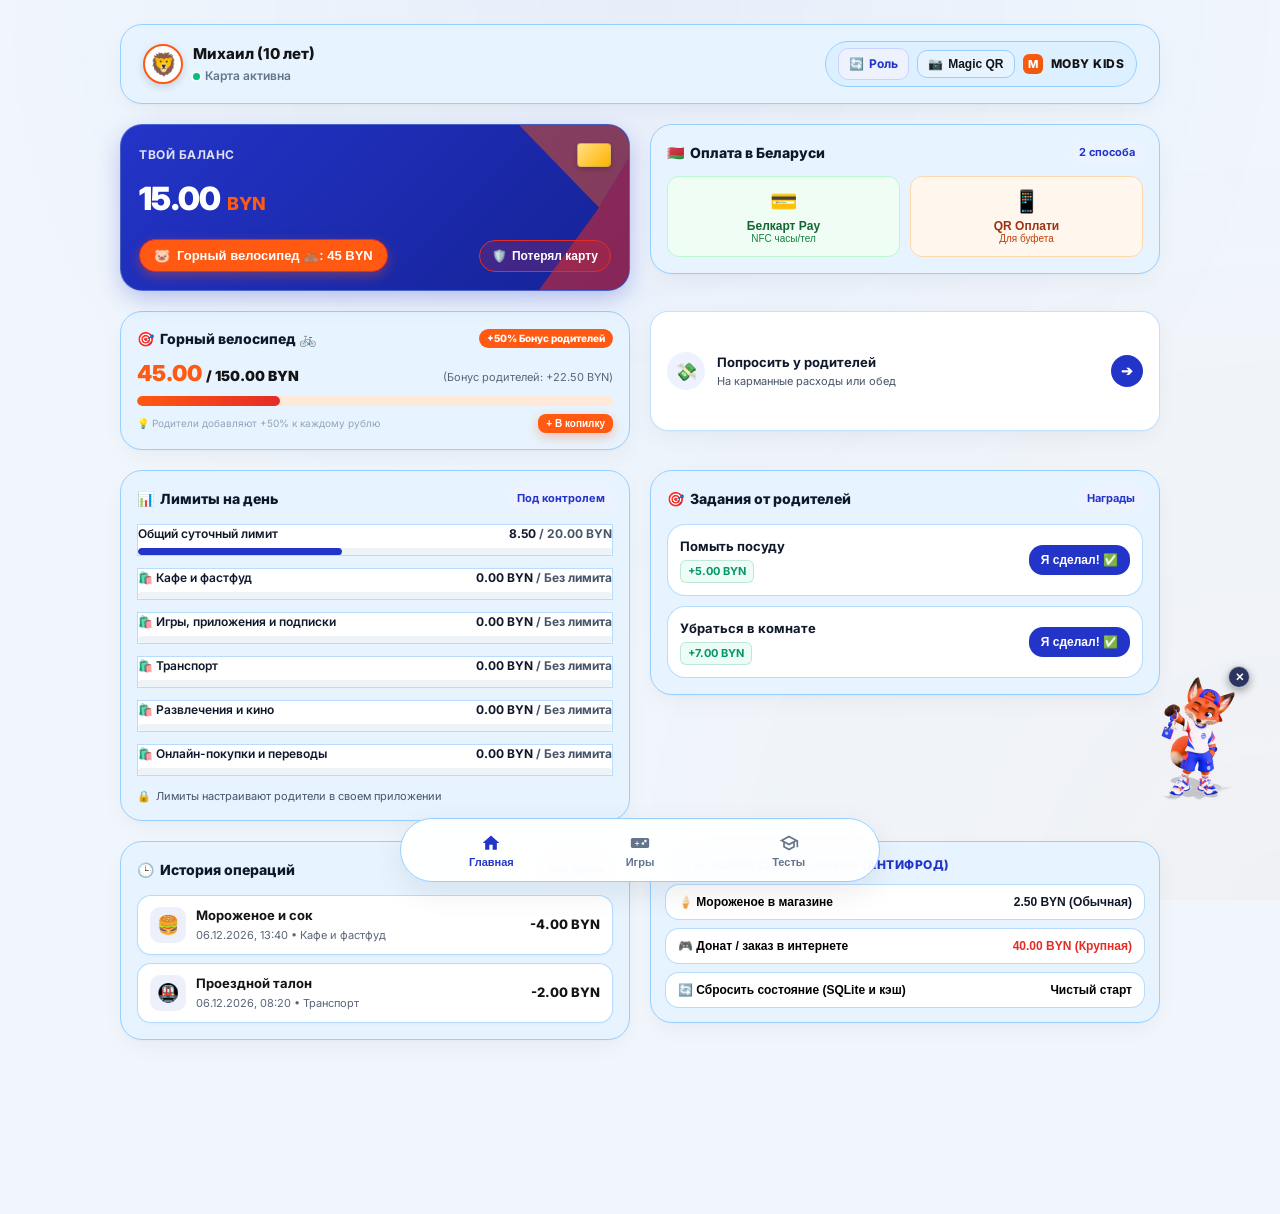
==== commit 2e6913b4: "feat(ui): редизайн в стиле Bento по официальному брендбуку МТБанка - Адаптивная модульная Bento Grid" ====
--- a/kids.html
+++ b/kids.html
@@ -40,12 +40,12 @@
           </div>
         </div>
 
-        <div class="mtb-mini-logo" style="display:flex; align-items:center; gap:6px;">
-          <a href="./index.html" class="header-action-btn" title="Сменить роль или выйти в портал" style="background:rgba(255,255,255,0.22); border:1px solid rgba(255,255,255,0.4); border-radius:10px; color:white; padding:4px 8px; font-size:11px; font-weight:700; cursor:pointer; display:flex; align-items:center; gap:4px; text-decoration:none;">
+        <div class="mtb-mini-logo">
+          <a href="./index.html" class="header-action-btn" title="Сменить роль или выйти в портал" style="background:var(--mt-blue-light); border:1px solid var(--mt-blue-border); border-radius:10px; color:var(--mt-blue); padding:6px 10px; font-size:12px; font-weight:700; cursor:pointer; display:flex; align-items:center; gap:5px; text-decoration:none;">
             <span>🔄</span> <span>Роль</span>
           </a>
-          <button type="button" id="btn-child-magic-qr" class="header-action-btn" title="Сканировать Magic QR родителя" onclick="openMagicQrScannerModal()" style="background:rgba(255,255,255,0.22); border:1px solid rgba(255,255,255,0.4); border-radius:10px; color:white; padding:4px 8px; font-size:11px; font-weight:700; cursor:pointer; display:flex; align-items:center; gap:4px;">
-            <span>📷</span> <span>QR</span>
+          <button type="button" id="btn-child-magic-qr" class="header-action-btn" title="Сканировать Magic QR родителя" onclick="openMagicQrScannerModal()" style="background:var(--bg-surface); border:1px solid var(--border-subtle); border-radius:10px; color:var(--text-primary); padding:6px 10px; font-size:12px; font-weight:700; cursor:pointer; display:flex; align-items:center; gap:5px;">
+            <span>📷</span> <span>Magic QR</span>
           </button>
           <div class="mtb-logo-symbol">M</div>
           <span class="mtb-logo-text">Moby Kids</span>
@@ -60,10 +60,10 @@
       <section class="tab-pane active" id="pane-home">
         
         <!-- А. Hero-карточка счета ребенка -->
-        <div class="card-hero">
+        <div class="card-hero bento-span-6">
           <svg class="card-hero-rays" viewBox="0 0 170 100" preserveAspectRatio="none">
-            <polygon points="40,0 170,0 120,50" fill="#FF5912" opacity="0.4"/>
-            <polygon points="120,50 170,0 170,100 60,100" fill="#E42C26" opacity="0.45"/>
+            <polygon points="40,0 170,0 120,50" fill="#FF5912" opacity="0.55"/>
+            <polygon points="120,50 170,0 170,100 60,100" fill="#E42C26" opacity="0.65"/>
           </svg>
 
           <div class="card-hero-header">
@@ -94,8 +94,8 @@
         </div>
 
         <!-- ТРОЙНОЙ ПЛАТЕЖНЫЙ РЕЛЬС В БЕЛАРУСИ -->
-        <div class="card-section" style="margin-bottom: 12px; padding: 14px;">
-          <div class="section-header-row" style="margin-bottom: 10px;">
+        <div class="card-section bento-span-6" style="padding: 16px;">
+          <div class="section-header-row" style="margin-bottom: 12px;">
             <span class="section-title">
               <span>🇧🇾</span> Оплата в Беларуси
             </span>
@@ -116,7 +116,7 @@
         </div>
 
         <!-- КОПИЛКА МЕЧТЫ С РОДИТЕЛЬСКИМ СОФИНАНСИРОВАНИЕМ -->
-        <div class="card-section" style="margin-bottom: 12px; padding: 14px; background: linear-gradient(135deg, #FFF8F5 0%, #FFFFFF 100%); border: 1px solid #FFEDD5;">
+        <div class="card-section bento-span-6" style="padding: 16px; background: linear-gradient(135deg, #FFF8F5 0%, #FFFFFF 100%); border: 1px solid #FFEDD5;">
           <div class="section-header-row" style="margin-bottom: 8px;">
             <span class="section-title">
               <span>🎯</span> <span id="home-piggy-name">Копилка: Горный велосипед 🚲</span>
@@ -144,7 +144,7 @@
           </div>
         </div>
 
-        <div class="ask-parents-bar" id="btn-open-ask-parents">
+        <div class="ask-parents-bar bento-span-6" id="btn-open-ask-parents">
           <div class="ask-parents-left">
             <div class="ask-icon-badge">💸</div>
             <div>
@@ -156,7 +156,7 @@
         </div>
 
         <!-- В. Блок лимитов с прогресс-барами -->
-        <div class="card-section">
+        <div class="card-section bento-span-6">
           <div class="section-header-row">
             <span class="section-title">
               <span>📊</span> Лимиты на день
@@ -185,7 +185,7 @@
         </div>
 
         <!-- Г. Задания от родителей (Chore & Reward) -->
-        <div class="card-section">
+        <div class="card-section bento-span-6">
           <div class="section-header-row">
             <span class="section-title">
               <span>🎯</span> Задания от родителей
@@ -201,7 +201,7 @@
         </div>
 
         <!-- Д. История операций -->
-        <div class="card-section">
+        <div class="card-section bento-span-6">
           <div class="section-header-row">
             <span class="section-title">
               <span>🕒</span> История операций
@@ -217,7 +217,7 @@
         </div>
 
         <!-- Е. Тестовая панель имитации покупок (Антифрод скоринг для жюри) -->
-        <div class="demo-purchases-card">
+        <div class="demo-purchases-card bento-span-6">
           <div class="demo-header-title">🧪 Тестовая демо-панель (Антифрод)</div>
           <div class="demo-buttons-col">
             <!-- Покупка 1: Обычная (2.50 BYN) -->
@@ -317,24 +317,24 @@
 
     
     <!-- МОДАЛКА: СКАНИРОВАНИЕ MAGIC QR РОДИТЕЛЯ -->
-    <div class="modal-overlay" id="modal-magic-qr-scanner" style="display:none; position:absolute; inset:0; background:rgba(0,0,0,0.85); z-index:2000; align-items:center; justify-content:center; padding:16px;">
-      <div style="background:#111520; border:2px solid #2563EB; border-radius:24px; padding:20px; width:100%; max-width:340px; text-align:center; box-shadow:0 15px 40px rgba(0,0,0,0.6); position:relative;">
-        <button type="button" style="position:absolute; top:12px; right:12px; background:transparent; border:none; color:#94A3B8; font-size:18px; cursor:pointer;" onclick="closeMagicQrScannerModal()">✕</button>
-
-        <div style="font-size:18px; font-weight:800; color:white; margin-bottom:4px;">📷 Сканер QR-платежей KPOK</div>
-        <div style="font-size:12px; color:#94A3B8; margin-bottom:14px;">Оплата по стандарту KPOK и авторизация без СДБО (ст. 27 ГК РБ)</div>
+    <div class="modal-overlay" id="modal-magic-qr-scanner" style="display:none; position:fixed; inset:0; background:rgba(15,23,42,0.45); backdrop-filter:blur(8px); z-index:2000; align-items:center; justify-content:center; padding:16px;">
+      <div class="modal-box" style="text-align:center; position:relative; max-width:360px; width:100%; padding:24px;">
+        <button type="button" class="modal-close-btn" onclick="closeMagicQrScannerModal()">✕</button>
+
+        <div style="font-size:18px; font-weight:800; color:var(--text-primary); margin-bottom:4px;">📷 Сканер QR-платежей KPOK</div>
+        <div style="font-size:12px; color:var(--text-secondary); margin-bottom:14px;">Оплата по стандарту KPOK и авторизация без СДБО (ст. 27 ГК РБ)</div>
 
         <!-- Видоискатель камеры (визуализация сканера) -->
-        <div style="width:200px; height:200px; margin:0 auto 16px; border:2px dashed #3B82F6; border-radius:16px; position:relative; overflow:hidden; background:radial-gradient(circle, rgba(37,99,235,0.15) 0%, rgba(15,23,42,0.95) 100%); display:flex; align-items:center; justify-content:center;">
+        <div style="width:190px; height:190px; margin:0 auto 16px; border:2px dashed var(--color-blue); border-radius:16px; position:relative; overflow:hidden; background:var(--bg-surface-subtle); display:flex; align-items:center; justify-content:center;">
           <div style="position:absolute; left:0; right:0; height:3px; background:#38BDF8; box-shadow:0 0 10px #38BDF8; animation:qrScanLaser 2s ease-in-out infinite;"></div>
           <div style="font-size:42px; opacity:0.85;">📱</div>
         </div>
 
-        <button type="button" class="btn-primary" style="width:100%; padding:12px; font-weight:800; font-size:13px; background:linear-gradient(135deg, #2563EB, #1D4ED8); border:none; border-radius:12px; color:white; cursor:pointer; box-shadow:0 4px 15px rgba(37,99,235,0.4);" onclick="completeSimulatedQrScan()">
+        <button type="button" class="btn-primary-modal font-accent" onclick="completeSimulatedQrScan()">
           ⚡ Распознать QR код родителя
         </button>
 
-        <div style="margin-top:10px; font-size:11px; color:#64748B;">
+        <div style="margin-top:10px; font-size:11px; color:var(--text-muted);">
           Юридически безопасно • Без оформления СДБО (ст. 27 ГК РБ)
         </div>
       </div>
--- a/kids.css
+++ b/kids.css
@@ -2,34 +2,57 @@
 @import url('https://fonts.googleapis.com/css2?family=Inter:wght@400;500;600;700;800&display=swap');
 
 :root {
-  /* ОФИЦИАЛЬНАЯ ПАЛИТРА МТБАНКА (СТРОГО ПО БРЕНДБУКУ) */
-  --mt-blue: #2334C8;       /* 60% Основной цвет бренда: шапка, кнопки, табы */
+  /* Brandbook Colors & Bento Surfaces */
+  --bg-page: #F0F6FC;
+  --bg-surface: #E7F4FF; /* MT Cloud Blue - карточки синие/голубые */
+  --bg-surface-subtle: #DDF0FF;
+  --border-subtle: #97CFFF; /* MT Sky Blue */
+  --border-hover: #2334C8;
+  --text-primary: #141416;
+  --text-secondary: #334155;
+  --text-muted: #64748B;
+
+  /* MTBank Brand Palette */
+  --mt-blue: #2334C8;
   --mt-blue-hover: #1927AA;
   --mt-blue-gradient: linear-gradient(135deg, #2334C8 0%, #152296 100%);
-  --mt-red: #E42C26;        /* 20% Акцентный цвет: риски, блокировки, сердечки */
-  --mt-orange: #FF5912;     /* 20% Дополнительный акцент: монеты, копилка, прогресс */
+  --mt-blue-light: #EEF2FF;
+  --mt-blue-border: #C7D2FE;
+  --mt-red: #E42C26;
+  --mt-red-hover: #C5221D;
+  --mt-red-light: #FEF2F2;
+  --mt-red-border: #FECACA;
+  --mt-orange: #FF5912;
   --mt-orange-hover: #E84D0C;
-
-  /* Фоновые оттенки по брендбуку */
-  --mt-cloud-blue: #E7F4FF; /* Светлый фоновый оттенок и плашки */
-  --mt-sky-blue: #97CFFF;   /* Вторичные границы и акценты */
-  --mt-soft-blue: #82AED3;  /* Подложки */
-
-  /* Нейтральные цвета */
+  --mt-orange-light: #FFF4EE;
+  --mt-orange-border: #FED7AA;
+  --mt-green: #10B981;
+  --mt-green-light: #ECFDF5;
+  --mt-green-border: #A7F3D0;
+
+  /* Backward Compatibility Aliases */
+  --mt-cloud-blue: #EEF2FF;
+  --mt-sky-blue: #93C5FD;
+  --mt-soft-blue: #BFDBFE;
   --mt-white: #FFFFFF;
-  --mt-black: #141416;      /* Контрастный основной текст */
-  --mt-gray-text: #5A6578;  /* Второстепенный текст */
+  --mt-black: #0F172A;
+  --mt-gray-text: #475569;
   --mt-gray-border: #E2E8F0;
   --mt-gray-bg: #F8FAFC;
 
-  /* Тени и скругления */
-  --mt-shadow-card: 0 4px 18px rgba(35, 52, 200, 0.07);
-  --mt-shadow-hover: 0 8px 24px rgba(35, 52, 200, 0.14);
-  --mt-shadow-modal: 0 20px 48px rgba(20, 20, 22, 0.25);
-  --radius-sm: 8px;
-  --radius-md: 12px;
-  --radius-lg: 16px;
-  --radius-xl: 20px;
+  /* Bento Elevation & Radii */
+  --shadow-sm: 0 1px 2px rgba(0, 0, 0, 0.04);
+  --shadow-bento: 0 1px 3px rgba(0, 0, 0, 0.03), 0 8px 24px -4px rgba(0, 0, 0, 0.05);
+  --shadow-hover: 0 4px 6px -1px rgba(0, 0, 0, 0.05), 0 16px 32px -4px rgba(0, 0, 0, 0.08);
+  --mt-shadow-card: var(--shadow-bento);
+  --mt-shadow-hover: var(--shadow-hover);
+  --mt-shadow-modal: 0 24px 64px -8px rgba(15, 23, 42, 0.2);
+  --radius-xs: 8px;
+  --radius-sm: 10px;
+  --radius-md: 14px;
+  --radius-lg: 18px;
+  --radius-xl: 22px;
+  --radius-card: 22px;
   --radius-pill: 9999px;
 }
 
@@ -42,17 +65,28 @@
 
 body {
   font-family: 'Inter', system-ui, -apple-system, BlinkMacSystemFont, "Segoe UI", Roboto, sans-serif;
-  background: var(--mt-cloud-blue);
+  background-color: var(--bg-page);
+  color: var(--text-primary);
+  min-height: 100vh;
+  display: flex;
+  flex-direction: column;
+  align-items: center;
+  justify-content: flex-start;
+  padding: 24px 20px 84px;
+  line-height: 1.5;
+  -webkit-font-smoothing: antialiased;
+  position: relative;
+}
+
+body::before {
+  content: '';
+  position: fixed;
+  inset: 0;
   background-image: 
-    radial-gradient(circle at 10% 10%, rgba(151, 207, 255, 0.5) 0%, transparent 45%),
-    radial-gradient(circle at 90% 90%, rgba(231, 244, 255, 0.9) 0%, transparent 50%);
-  color: var(--mt-black);
-  min-height: 100vh;
-  display: flex;
-  flex-direction: column;
-  align-items: center;
-  justify-content: flex-start;
-  padding: 16px 10px;
+    radial-gradient(circle at 50% 0%, rgba(35, 52, 200, 0.04) 0%, transparent 60%),
+    radial-gradient(circle at 100% 100%, rgba(255, 89, 18, 0.03) 0%, transparent 50%);
+  pointer-events: none;
+  z-index: 0;
 }
 
 /* Акцидентные заголовки и цифры */
@@ -62,77 +96,48 @@
 .piggy-percent,
 .task-reward-val,
 .stat-chip-val {
-  font-family: 'TikTok Sans', 'Inter', system-ui, sans-serif;
-  letter-spacing: -0.3px;
-}
-
-/* Смартфон-контейнер (Mockup Frame) */
+  font-family: 'Inter', system-ui, sans-serif;
+  letter-spacing: -0.02em;
+}
+
+/* RESPONSIVE BENTO APPLICATION CONTAINER */
 .mobile-app-container {
   width: 100%;
-  max-width: 420px;
-  height: 860px;
-  max-height: calc(100vh - 40px);
-  background: #F4F8FC;
-  border-radius: 48px;
-  box-shadow: 0 25px 60px rgba(35, 52, 200, 0.22), 0 4px 14px rgba(20, 20, 22, 0.08);
-  border: 12px solid #FFFFFF;
-  outline: 2px solid rgba(130, 174, 211, 0.45);
-  display: flex;
-  flex-direction: column;
-  overflow: hidden;
+  max-width: 1040px;
+  margin: 0 auto;
   position: relative;
-}
-
-/* Спикер смартфона */
+  z-index: 1;
+  background: transparent;
+  border: none;
+  border-radius: 0;
+  box-shadow: none;
+  outline: none;
+  overflow: visible;
+  display: flex;
+  flex-direction: column;
+  gap: 20px;
+}
+
+/* Hide notch on desktop / tablet */
 .phone-notch {
-  width: 100%;
-  height: 22px;
-  background: #FFFFFF;
-  display: flex;
-  align-items: center;
-  justify-content: center;
-  position: relative;
-  z-index: 30;
-}
-
-.speaker-pill {
-  width: 55px;
-  height: 4px;
-  background: #CBD5E1;
-  border-radius: 4px;
-}
-
-/* 1. ШАПКА MT BLUE (#2334C8) С БРЕНДОВЫМИ ЛУЧАМИ */
+  display: none !important;
+}
+
+/* 1. LIGHT BENTO HEADER */
 .app-header {
-  background: var(--mt-blue);
-  color: var(--mt-white);
-  padding: 12px 18px 14px 18px;
+  background: var(--bg-surface);
+  border: 1px solid var(--border-subtle);
+  border-radius: var(--radius-card);
+  padding: 16px 22px;
+  box-shadow: var(--shadow-bento);
   position: relative;
   overflow: hidden;
-  border-bottom-left-radius: var(--radius-lg);
-  border-bottom-right-radius: var(--radius-lg);
   flex-shrink: 0;
-}
-
-/* Фирменный графический элемент «Лучи МТБанка» */
+  color: var(--text-primary);
+}
+
 .brand-rays-svg {
-  position: absolute;
-  top: 0;
-  right: -15px;
-  width: 180px;
-  height: 100%;
-  pointer-events: none;
-  opacity: 0.9;
-}
-
-.ray-upper {
-  fill: var(--mt-orange);
-  opacity: 0.95;
-}
-
-.ray-lower {
-  fill: var(--mt-red);
-  opacity: 0.98;
+  display: none;
 }
 
 .header-row {
@@ -168,85 +173,83 @@
 }
 
 .user-name-badge {
-  font-size: 14px;
-  font-weight: 800;
-  color: #FFFFFF;
+  font-size: 15px;
+  font-weight: 800;
+  color: var(--text-primary);
   display: flex;
   align-items: center;
   gap: 6px;
 }
 
 .card-status-pill {
-  font-size: 11px;
+  font-size: 12px;
   font-weight: 600;
-  color: rgba(255, 255, 255, 0.85);
-  display: flex;
-  align-items: center;
-  gap: 4px;
+  color: var(--text-muted);
+  display: flex;
+  align-items: center;
+  gap: 5px;
+  margin-top: 2px;
 }
 
 .card-status-dot {
   width: 7px;
   height: 7px;
   border-radius: 50%;
-  background: #34D399; /* Зеленый активный статус */
+  background: var(--mt-green);
   display: inline-block;
-  box-shadow: 0 0 6px #34D399;
+  box-shadow: 0 0 0 2px var(--mt-green-light);
 }
 
 .card-status-dot.blocked {
   background: var(--mt-red);
-  box-shadow: 0 0 6px var(--mt-red);
+  box-shadow: 0 0 0 2px var(--mt-red-light);
 }
 
 .mtb-mini-logo {
   display: flex;
   align-items: center;
-  gap: 6px;
-  background: rgba(255, 255, 255, 0.15);
-  backdrop-filter: blur(8px);
-  -webkit-backdrop-filter: blur(8px);
-  border: 1px solid rgba(255, 255, 255, 0.25);
-  padding: 4px 10px;
+  gap: 8px;
+  background: var(--bg-surface-subtle);
+  border: 1px solid var(--border-subtle);
+  padding: 6px 12px;
   border-radius: var(--radius-pill);
 }
 
 .mtb-logo-symbol {
   width: 20px;
   height: 20px;
-  background: var(--mt-orange);
+  background: linear-gradient(135deg, var(--mt-orange) 0%, #EA580C 100%);
   color: #FFFFFF;
   border-radius: 6px;
   font-weight: 800;
+  font-size: 11px;
+  display: flex;
+  align-items: center;
+  justify-content: center;
+}
+
+.mtb-logo-text {
   font-size: 12px;
-  display: flex;
-  align-items: center;
-  justify-content: center;
-}
-
-.mtb-logo-text {
-  font-size: 11px;
-  font-weight: 700;
+  font-weight: 800;
   letter-spacing: 0.5px;
-  color: #FFFFFF;
+  color: var(--text-primary);
   text-transform: uppercase;
 }
 
 /* 2. СКРОЛЛИРУЕМЫЙ КОНТЕНТ ПРИЛОЖЕНИЯ */
 .app-scroll-content {
-  flex: 1;
-  overflow-y: auto;
-  padding: 14px 16px 90px 16px;
-  display: flex;
-  flex-direction: column;
-  gap: 14px;
+  width: 100%;
+  display: flex;
+  flex-direction: column;
+  gap: 20px;
+  padding-bottom: 90px;
 }
 
 /* Вкладки SPA */
 .tab-pane {
   display: none;
   flex-direction: column;
-  gap: 14px;
+  gap: 20px;
   animation: fadeIn 0.2s cubic-bezier(0.16, 1, 0.3, 1);
 }
 
@@ -259,16 +262,21 @@
   100% { opacity: 1; transform: translateY(0); }
 }
 
-/* 3. HERO-КАРТОЧКА СЧЕТА (Глубокий синий градиент) */
+/* 3. HERO-КАРТОЧКА СЧЕТА (Фирменный синий MT Blue) */
 .card-hero {
-  background: var(--mt-blue-gradient);
+  background: linear-gradient(135deg, #2334C8 0%, #152296 100%);
   border-radius: var(--radius-xl);
   padding: 18px;
   color: #FFFFFF;
   position: relative;
   overflow: hidden;
-  box-shadow: 0 8px 24px rgba(35, 52, 200, 0.25);
-  border: 1px solid rgba(255, 255, 255, 0.2);
+  box-shadow: 0 8px 24px -2px rgba(35, 52, 200, 0.3);
+  border: 1px solid rgba(151, 207, 255, 0.35);
+  transition: border-color 0.2s ease, box-shadow 0.2s ease;
+}
+
+.card-hero:hover {
+  box-shadow: 0 12px 30px -2px rgba(35, 52, 200, 0.4);
 }
 
 .card-hero-rays {
@@ -292,7 +300,7 @@
 
 .card-hero-label {
   font-size: 12px;
-  font-weight: 600;
+  font-weight: 700;
   color: rgba(255, 255, 255, 0.85);
   text-transform: uppercase;
   letter-spacing: 0.5px;
@@ -303,8 +311,8 @@
   height: 24px;
   background: linear-gradient(135deg, #FFE082, #FFB300);
   border-radius: 4px;
-  border: 1px solid rgba(0, 0, 0, 0.1);
-  box-shadow: 0 2px 4px rgba(0,0,0,0.15);
+  border: 1px solid rgba(0, 0, 0, 0.15);
+  box-shadow: 0 2px 4px rgba(0,0,0,0.2);
 }
 
 .card-hero-balance-wrap {
@@ -315,7 +323,7 @@
 
 .card-hero-amount {
   font-size: 32px;
-  font-weight: 800;
+  font-weight: 900;
   color: #FFFFFF;
   display: flex;
   align-items: baseline;
@@ -324,7 +332,7 @@
 
 .card-hero-currency {
   font-size: 18px;
-  font-weight: 700;
+  font-weight: 800;
   color: var(--mt-orange);
 }
 
@@ -341,18 +349,17 @@
 .btn-piggy-badge {
   background: var(--mt-orange);
   color: #FFFFFF;
-  border: none;
+  font-weight: 800;
+  border: 1px solid var(--mt-red);
   border-radius: var(--radius-pill);
   padding: 8px 14px;
   font-size: 13px;
-  font-weight: 700;
   cursor: pointer;
   display: flex;
   align-items: center;
   gap: 7px;
-  box-shadow: 0 4px 12px rgba(255, 89, 18, 0.4);
+  box-shadow: 0 4px 12px rgba(255, 89, 18, 0.35);
   transition: all 0.2s ease;
-  border: 1px solid rgba(255, 255, 255, 0.3);
 }
 
 .btn-piggy-badge:hover {
@@ -361,13 +368,13 @@
 }
 
 .btn-lost-card {
-  background: rgba(228, 44, 38, 0.2);
+  background: var(--mt-red);
   color: #FFFFFF;
-  border: 1px solid var(--mt-red);
+  font-weight: 800;
+  border: 1px solid rgba(255, 255, 255, 0.25);
   border-radius: var(--radius-pill);
   padding: 8px 12px;
   font-size: 12px;
-  font-weight: 700;
   cursor: pointer;
   display: flex;
   align-items: center;
@@ -376,7 +383,7 @@
 }
 
 .btn-lost-card:hover {
-  background: var(--mt-red);
+  background: var(--mt-red-hover);
 }
 
 .card-hero.card-blocked {
@@ -855,21 +862,26 @@
   50% { transform: translateY(-8px); }
 }
 
-/* 9. НИЖНЯЯ ПАНЕЛЬ НАВИГАЦИИ (BOTTOM BAR) */
+/* 9. НИЖНЯЯ ПАНЕЛЬ НАВИГАЦИИ (BENTO FLOATING DOCK) */
 .bottom-nav-bar {
-  position: absolute;
-  bottom: 0;
-  left: 0;
-  right: 0;
-  height: 72px;
-  background: var(--mt-white);
-  border-top: 1px solid rgba(151, 207, 255, 0.4);
+  position: fixed;
+  bottom: 18px;
+  left: 50%;
+  transform: translateX(-50%);
+  max-width: 480px;
+  width: calc(100% - 40px);
+  height: 64px;
+  background: rgba(255, 255, 255, 0.94);
+  backdrop-filter: blur(16px);
+  -webkit-backdrop-filter: blur(16px);
+  border: 1px solid var(--border-subtle);
+  border-radius: 40px;
   display: flex;
   align-items: center;
   justify-content: space-around;
-  padding: 0 10px;
-  z-index: 25;
-  box-shadow: 0 -4px 18px rgba(35, 52, 200, 0.05);
+  padding: 0 16px;
+  z-index: 90;
+  box-shadow: 0 10px 30px rgba(0, 0, 0, 0.08);
 }
 
 .nav-item-btn {
@@ -878,22 +890,22 @@
   flex-direction: column;
   align-items: center;
   justify-content: center;
-  gap: 4px;
+  gap: 3px;
   background: transparent;
   border: none;
-  color: var(--mt-gray-text);
+  color: var(--text-muted);
   font-size: 11px;
   font-weight: 700;
   cursor: pointer;
-  padding: 8px 0;
-  transition: all 0.2s ease;
+  padding: 6px 0;
+  transition: all 0.18s ease;
 }
 
 .nav-item-btn svg {
-  width: 22px;
-  height: 22px;
-  fill: var(--mt-gray-text);
-  transition: fill 0.2s ease;
+  width: 20px;
+  height: 20px;
+  fill: var(--text-muted);
+  transition: fill 0.18s ease;
 }
 
 .nav-item-btn.active {
@@ -2331,3 +2343,115 @@
   50% { opacity: 1; }
   100% { top: calc(100% - 7px); opacity: 0.3; }
 }
+
+/* ==========================================================================
+   BENTO GRID RESPONSIVE LAYOUT (DESKTOP / TABLET)
+   ========================================================================== */
+.bento-span-12 { grid-column: span 12; }
+.bento-span-7  { grid-column: span 7; }
+.bento-span-6  { grid-column: span 6; }
+.bento-span-5  { grid-column: span 5; }
+
+@media (min-width: 860px) {
+  #pane-home.active {
+    display: grid !important;
+    grid-template-columns: repeat(12, 1fr) !important;
+    gap: 20px !important;
+    align-items: start !important;
+  }
+
+  #pane-home > * {
+    margin-bottom: 0 !important;
+  }
+
+  .bento-span-12 { grid-column: span 12 !important; }
+  .bento-span-7  { grid-column: span 7 !important; }
+  .bento-span-6  { grid-column: span 6 !important; }
+  .bento-span-5  { grid-column: span 5 !important; }
+
+  /* Ensure ask parents bar fills height appropriately in grid */
+  .ask-parents-bar.bento-span-6 {
+    min-height: 120px;
+    display: flex;
+    align-items: center;
+    justify-content: space-between;
+  }
+}
+
+@media (max-width: 859px) {
+  .bento-span-12,
+  .bento-span-7,
+  .bento-span-6,
+  .bento-span-5 {
+    grid-column: span 12 !important;
+  }
+}
+
+@media (min-width: 860px) {
+  /* Floating mascot on desktop */
+  .moby-draggable-mascot {
+    position: fixed !important;
+    bottom: 96px !important;
+    right: 28px !important;
+    top: auto !important;
+    left: auto !important;
+    width: 105px !important;
+    height: 140px !important;
+    z-index: 999 !important;
+  }
+
+  .mascot-speech-bubble {
+    right: 100px !important;
+    left: auto !important;
+    top: 10px !important;
+    width: 210px !important;
+    max-width: 210px !important;
+  }
+
+  .mascot-summon-pill {
+    position: fixed !important;
+    bottom: 96px !important;
+    right: 28px !important;
+    top: auto !important;
+    left: auto !important;
+    z-index: 998 !important;
+  }
+}
+
+/* Modals Bento Upgrade */
+.modal-overlay {
+  background: rgba(15, 23, 42, 0.45) !important;
+  backdrop-filter: blur(8px) !important;
+  -webkit-backdrop-filter: blur(8px) !important;
+}
+
+.modal-box {
+  background: var(--bg-surface) !important;
+  border: 1px solid var(--border-subtle) !important;
+  border-radius: var(--radius-xl) !important;
+  box-shadow: 0 24px 64px -8px rgba(15, 23, 42, 0.2) !important;
+  color: var(--text-primary) !important;
+}
+
+.card-section,
+.demo-purchases-card {
+  background: var(--bg-surface) !important;
+  border: 1px solid var(--border-subtle) !important;
+  border-radius: var(--radius-card) !important;
+  box-shadow: var(--shadow-bento) !important;
+}
+
+.card-section:hover,
+.demo-purchases-card:hover {
+  border-color: var(--border-hover) !important;
+  box-shadow: var(--shadow-hover) !important;
+}
+
+/* Inner slots inside Cloud Blue cards for contrast */
+.card-section .task-item,
+.card-section .tx-item,
+.card-section .limit-item,
+.demo-purchases-card .btn-demo-buy {
+  background: #FFFFFF !important;
+  border: 1px solid rgba(151, 207, 255, 0.7) !important;
+}
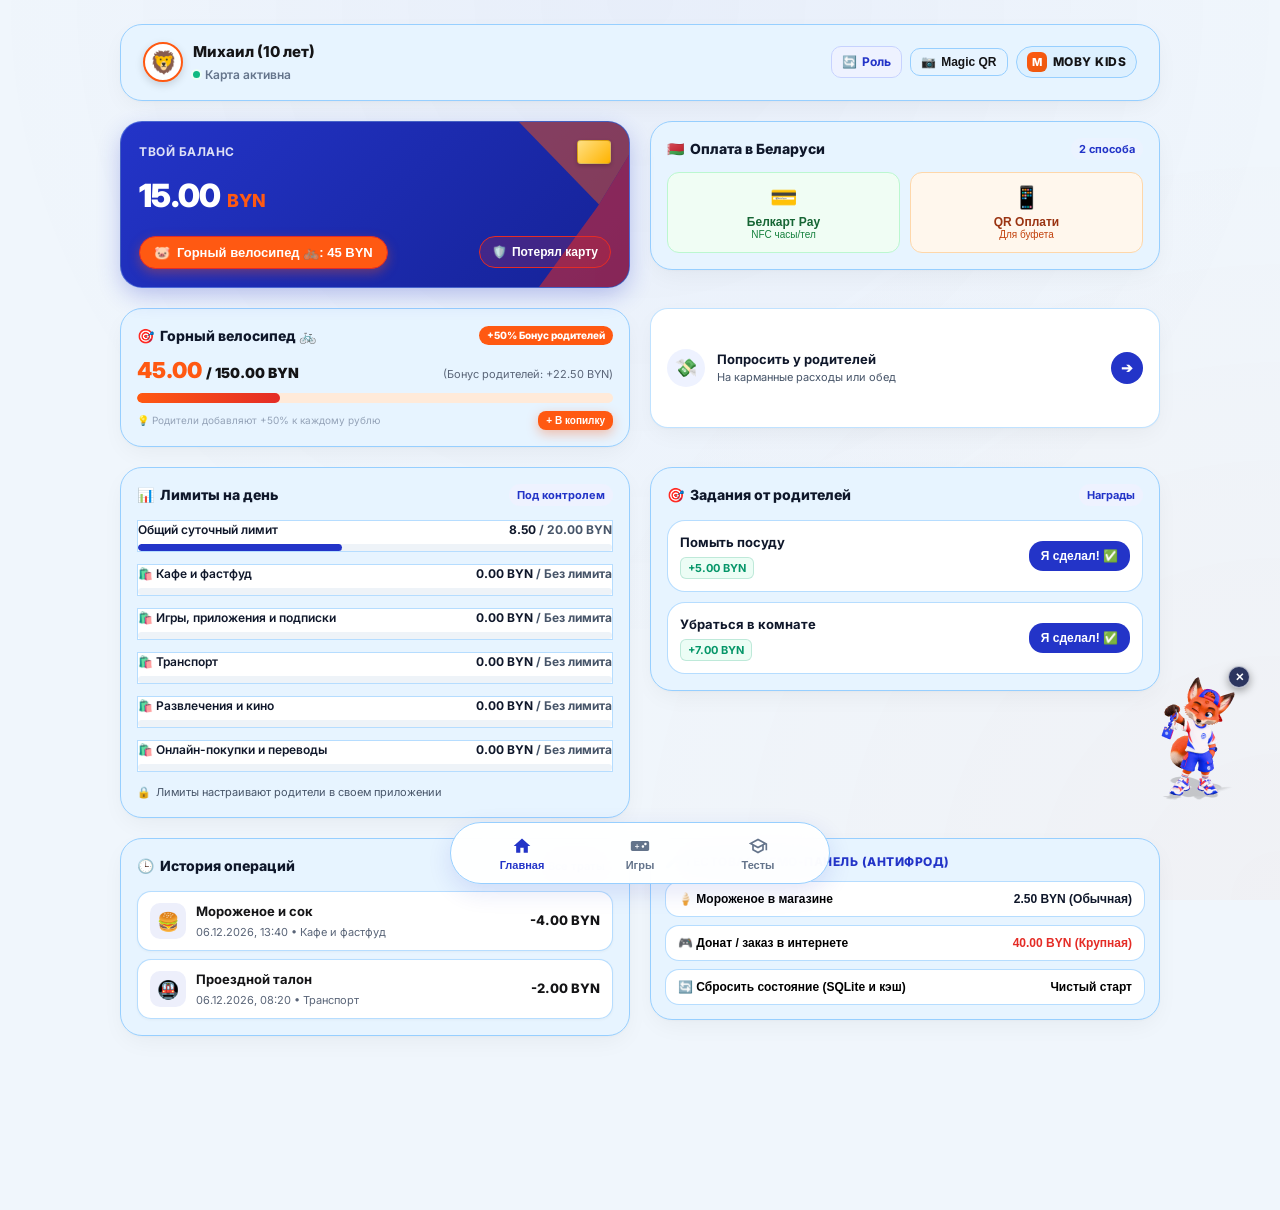
==== commit 92c41d5f: "fix(ui): adapt mobile layouts, full-width limits, modal fix, remove sponsors, teen header and game/q" ====
--- a/kids.html
+++ b/kids.html
@@ -40,15 +40,17 @@
           </div>
         </div>
 
-        <div class="mtb-mini-logo">
-          <a href="./index.html" class="header-action-btn" title="Сменить роль или выйти в портал" style="background:var(--mt-blue-light); border:1px solid var(--mt-blue-border); border-radius:10px; color:var(--mt-blue); padding:6px 10px; font-size:12px; font-weight:700; cursor:pointer; display:flex; align-items:center; gap:5px; text-decoration:none;">
-            <span>🔄</span> <span>Роль</span>
+        <div class="header-actions-group">
+          <a href="./index.html" class="header-action-btn btn-role-pill" title="Сменить роль или выйти в портал">
+            <span>🔄</span> <span class="action-btn-text">Роль</span>
           </a>
-          <button type="button" id="btn-child-magic-qr" class="header-action-btn" title="Сканировать Magic QR родителя" onclick="openMagicQrScannerModal()" style="background:var(--bg-surface); border:1px solid var(--border-subtle); border-radius:10px; color:var(--text-primary); padding:6px 10px; font-size:12px; font-weight:700; cursor:pointer; display:flex; align-items:center; gap:5px;">
-            <span>📷</span> <span>Magic QR</span>
+          <button type="button" id="btn-child-magic-qr" class="header-action-btn btn-qr-pill" title="Сканировать Magic QR родителя" onclick="openMagicQrScannerModal()">
+            <span>📷</span> <span><span class="hide-mobile-word">Magic </span>QR</span>
           </button>
-          <div class="mtb-logo-symbol">M</div>
-          <span class="mtb-logo-text">Moby Kids</span>
+          <div class="mtb-mini-logo-pill">
+            <div class="mtb-logo-symbol">M</div>
+            <span class="mtb-logo-text"><span class="hide-mobile-word">Moby </span>Kids</span>
+          </div>
         </div>
       </div>
     </header>
--- a/kids.css
+++ b/kids.css
@@ -205,13 +205,54 @@
   box-shadow: 0 0 0 2px var(--mt-red-light);
 }
 
-.mtb-mini-logo {
+/* Header Action Buttons (Роль, Magic QR) */
+.header-actions-group {
   display: flex;
   align-items: center;
   gap: 8px;
+  flex-shrink: 0;
+}
+
+.header-action-btn {
+  background: var(--bg-surface);
+  border: 1px solid var(--border-subtle);
+  border-radius: 10px;
+  color: var(--text-primary);
+  padding: 6px 10px;
+  font-size: 12px;
+  font-weight: 700;
+  cursor: pointer;
+  display: flex;
+  align-items: center;
+  gap: 5px;
+  text-decoration: none;
+  white-space: nowrap;
+  transition: all 0.18s ease;
+}
+
+.header-action-btn:hover {
+  background: var(--border-subtle);
+  transform: translateY(-1px);
+}
+
+.header-action-btn.btn-role-pill {
+  background: var(--mt-blue-light);
+  border-color: var(--mt-blue-border);
+  color: var(--mt-blue);
+}
+
+.header-action-btn.btn-role-pill:hover {
+  background: rgba(35, 52, 200, 0.12);
+}
+
+.mtb-mini-logo,
+.mtb-mini-logo-pill {
+  display: flex;
+  align-items: center;
+  gap: 6px;
   background: var(--bg-surface-subtle);
   border: 1px solid var(--border-subtle);
-  padding: 6px 12px;
+  padding: 5px 10px;
   border-radius: var(--radius-pill);
 }
 
@@ -865,23 +906,25 @@
 /* 9. НИЖНЯЯ ПАНЕЛЬ НАВИГАЦИИ (BENTO FLOATING DOCK) */
 .bottom-nav-bar {
   position: fixed;
-  bottom: 18px;
+  bottom: calc(16px + env(safe-area-inset-bottom, 0px));
   left: 50%;
   transform: translateX(-50%);
-  max-width: 480px;
-  width: calc(100% - 40px);
-  height: 64px;
-  background: rgba(255, 255, 255, 0.94);
+  max-width: 380px;
+  width: calc(100% - 32px);
+  height: 62px;
+  background: rgba(255, 255, 255, 0.95);
   backdrop-filter: blur(16px);
   -webkit-backdrop-filter: blur(16px);
   border: 1px solid var(--border-subtle);
-  border-radius: 40px;
+  border-radius: 36px;
   display: flex;
   align-items: center;
   justify-content: space-around;
-  padding: 0 16px;
-  z-index: 90;
-  box-shadow: 0 10px 30px rgba(0, 0, 0, 0.08);
+  padding: 0 12px;
+  z-index: 1000;
+  box-shadow: 0 8px 24px rgba(35, 52, 200, 0.12);
+  box-sizing: border-box;
+  margin: 0 auto;
 }
 
 .nav-item-btn {
@@ -1271,8 +1314,89 @@
     position: sticky !important;
     top: 0 !important;
     z-index: 30 !important;
-    padding-top: max(12px, env(safe-area-inset-top)) !important;
-    border-radius: 0 0 20px 20px !important;
+    padding: max(8px, env(safe-area-inset-top)) 10px 8px 10px !important;
+    border-radius: 0 0 16px 16px !important;
+    margin: 0 !important;
+    width: 100% !important;
+    box-sizing: border-box !important;
+  }
+
+  .header-row {
+    display: flex !important;
+    align-items: center !important;
+    justify-content: space-between !important;
+    gap: 6px !important;
+    width: 100% !important;
+  }
+
+  .header-user-info {
+    gap: 8px !important;
+    min-width: 0 !important;
+    flex-shrink: 1 !important;
+  }
+
+  .child-avatar-wrap {
+    width: 32px !important;
+    height: 32px !important;
+    font-size: 16px !important;
+    flex-shrink: 0 !important;
+  }
+
+  .user-titles {
+    min-width: 0 !important;
+    overflow: hidden !important;
+  }
+
+  .user-name-badge {
+    font-size: 12.5px !important;
+    white-space: nowrap !important;
+    overflow: hidden !important;
+    text-overflow: ellipsis !important;
+  }
+
+  .card-status-pill {
+    font-size: 10px !important;
+    padding: 1px 4px !important;
+    gap: 4px !important;
+  }
+
+  .header-actions-group {
+    display: flex !important;
+    align-items: center !important;
+    gap: 4px !important;
+    flex-shrink: 0 !important;
+  }
+
+  .header-action-btn {
+    padding: 5px 7px !important;
+    font-size: 11px !important;
+    gap: 3px !important;
+    border-radius: 8px !important;
+  }
+
+  .header-action-btn .hide-mobile-word {
+    display: none !important;
+  }
+
+  .mtb-mini-logo-pill {
+    padding: 3px 6px !important;
+    font-size: 11px !important;
+    gap: 4px !important;
+    border-radius: 8px !important;
+  }
+
+  .mtb-mini-logo-pill .hide-mobile-word {
+    display: none !important;
+  }
+
+  .mtb-logo-symbol {
+    width: 17px !important;
+    height: 17px !important;
+    font-size: 10px !important;
+  }
+
+  .mtb-logo-text {
+    font-size: 10.5px !important;
   }
 
   .app-scroll-content {
@@ -1281,21 +1405,259 @@
     overflow-x: hidden !important;
     -webkit-overflow-scrolling: touch !important;
     overscroll-behavior: contain !important;
-    padding: 14px 16px calc(76px + env(safe-area-inset-bottom)) 16px !important;
+    padding: 12px 14px calc(110px + env(safe-area-inset-bottom, 0px)) 14px !important;
+  }
+
+  /* --- Game Viewport Mobile Fit (100% screen fit) --- */
+  #pane-games {
+    padding-bottom: 6px !important;
+  }
+
+  .pane-top-header {
+    padding: 2px 0 6px 0 !important;
+    margin-bottom: 6px !important;
+  }
+
+  .btn-back-home {
+    padding: 5px 9px !important;
+    font-size: 11px !important;
+  }
+
+  .pane-header-title {
+    font-size: 13.5px !important;
+  }
+
+  .game-viewport-card {
+    padding: 6px !important;
+    margin: 0 auto !important;
+    width: 100% !important;
+    box-sizing: border-box !important;
+    border-radius: 14px !important;
+  }
+
+  .canvas-container {
+    height: calc(100dvh - 250px) !important;
+    max-height: 420px !important;
+    width: auto !important;
+    max-width: 100% !important;
+    aspect-ratio: 400 / 550 !important;
+    margin: 0 auto !important;
+    display: flex !important;
+    align-items: center !important;
+    justify-content: center !important;
+    border-radius: 12px !important;
+  }
+
+  #game-canvas {
+    height: 100% !important;
+    width: 100% !important;
+    max-height: 100% !important;
+    max-width: 100% !important;
+    object-fit: contain !important;
+    aspect-ratio: 400 / 550 !important;
+  }
+
+  .game-controls-bar {
+    margin-top: 6px !important;
+    gap: 6px !important;
+    width: 100% !important;
+  }
+
+  .btn-game {
+    padding: 8px 12px !important;
+    font-size: 12px !important;
+    border-radius: 10px !important;
+  }
+
+  .game-instruction-hint {
+    margin-top: 4px !important;
+    font-size: 10px !important;
+    line-height: 1.2 !important;
+  }
+
+  /* --- Quiz Viewport Mobile Fit (Fits all 4 options on screen) --- */
+  .moby-quiz-hub {
+    gap: 7px !important;
+  }
+
+  .quiz-streak-banner {
+    padding: 6px 10px !important;
+    border-radius: 12px !important;
+    margin-bottom: 2px !important;
+  }
+
+  .streak-badge {
+    gap: 6px !important;
+  }
+
+  .streak-badge svg {
+    width: 18px !important;
+    height: 18px !important;
+  }
+
+  .streak-count {
+    font-size: 13px !important;
+  }
+
+  .streak-label {
+    font-size: 9.5px !important;
+  }
+
+  .stat-pill {
+    padding: 3px 6px !important;
+    border-radius: 8px !important;
+  }
+
+  .stat-pill-label {
+    font-size: 9px !important;
+  }
+
+  .stat-pill-value {
+    font-size: 11px !important;
+  }
+
+  .quiz-hints-panel {
+    padding: 4px 8px !important;
+    border-radius: 10px !important;
+    margin-bottom: 2px !important;
+  }
+
+  .hints-panel-title {
+    display: none !important;
+  }
+
+  .hint-badges-row {
+    gap: 6px !important;
+    justify-content: space-between !important;
+    width: 100% !important;
+  }
+
+  .hint-btn {
+    padding: 4px 8px !important;
+    font-size: 11px !important;
+    min-height: 28px !important;
+    border-radius: 8px !important;
+    flex: 1 !important;
+    justify-content: center !important;
+  }
+
+  .hint-btn svg {
+    width: 13px !important;
+    height: 13px !important;
+  }
+
+  .quiz-card {
+    padding: 8px 10px !important;
+    border-radius: 14px !important;
+  }
+
+  .quiz-card-meta {
+    margin-bottom: 6px !important;
+  }
+
+  .topic-tag {
+    font-size: 10px !important;
+    padding: 2px 6px !important;
+    border-radius: 6px !important;
+  }
+
+  .question-progress {
+    font-size: 10.5px !important;
+  }
+
+  .duo-mascot-dialogue {
+    gap: 8px !important;
+    margin-bottom: 8px !important;
+  }
+
+  .duo-mascot-avatar-wrap {
+    width: 48px !important;
+  }
+
+  .duo-fox-model-box,
+  .duo-fox-model-box model-viewer,
+  .duo-fox-model {
+    width: 48px !important;
+    height: 58px !important;
+  }
+
+  .duo-mascot-name {
+    font-size: 9px !important;
+    margin-top: 1px !important;
+  }
+
+  .duo-speech-bubble {
+    padding: 6px 10px !important;
+    border-radius: 12px !important;
+  }
+
+  .duo-speech-text {
+    font-size: 12px !important;
+    line-height: 1.3 !important;
+  }
+
+  .quiz-options-list {
+    gap: 5px !important;
+  }
+
+  .option-btn {
+    padding: 7px 10px !important;
+    min-height: 38px !important;
+    border-radius: 10px !important;
+    font-size: 12px !important;
+    line-height: 1.25 !important;
+  }
+
+  .opt-key-badge {
+    width: 22px !important;
+    height: 22px !important;
+    font-size: 10px !important;
+    min-width: 22px !important;
+    margin-right: 8px !important;
+  }
+
+  .quiz-result-box {
+    padding: 8px 10px !important;
+    border-radius: 10px !important;
+    margin-top: 6px !important;
+  }
+
+  .result-title {
+    font-size: 12.5px !important;
+  }
+
+  .result-explanation {
+    font-size: 11px !important;
+    margin: 3px 0 6px !important;
+  }
+
+  .next-question-btn {
+    padding: 7px 14px !important;
+    font-size: 12px !important;
+    border-radius: 8px !important;
   }
 
   .bottom-nav-bar {
     position: fixed !important;
-    bottom: 0 !important;
-    left: 0 !important;
-    right: 0 !important;
-    z-index: 100 !important;
-    flex-shrink: 0 !important;
-    height: calc(64px + env(safe-area-inset-bottom)) !important;
-    padding: 0 10px env(safe-area-inset-bottom) 10px !important;
-    background: #FFFFFF !important;
-    border-top: 1px solid rgba(151, 207, 255, 0.45) !important;
-    box-shadow: 0 -4px 18px rgba(35, 52, 200, 0.08) !important;
+    bottom: calc(14px + env(safe-area-inset-bottom, 0px)) !important;
+    left: 50% !important;
+    transform: translateX(-50%) !important;
+    width: calc(100% - 32px) !important;
+    max-width: 380px !important;
+    height: 62px !important;
+    border-radius: 36px !important;
+    box-shadow: 0 8px 24px rgba(35, 52, 200, 0.14) !important;
+    z-index: 1000 !important;
+    display: flex !important;
+    align-items: center !important;
+    justify-content: space-around !important;
+    padding: 0 8px !important;
+    box-sizing: border-box !important;
+    margin: 0 auto !important;
+    background: rgba(255, 255, 255, 0.95) !important;
+    backdrop-filter: blur(16px) !important;
+    -webkit-backdrop-filter: blur(16px) !important;
+    border: 1px solid var(--border-subtle) !important;
   }
 }
 
